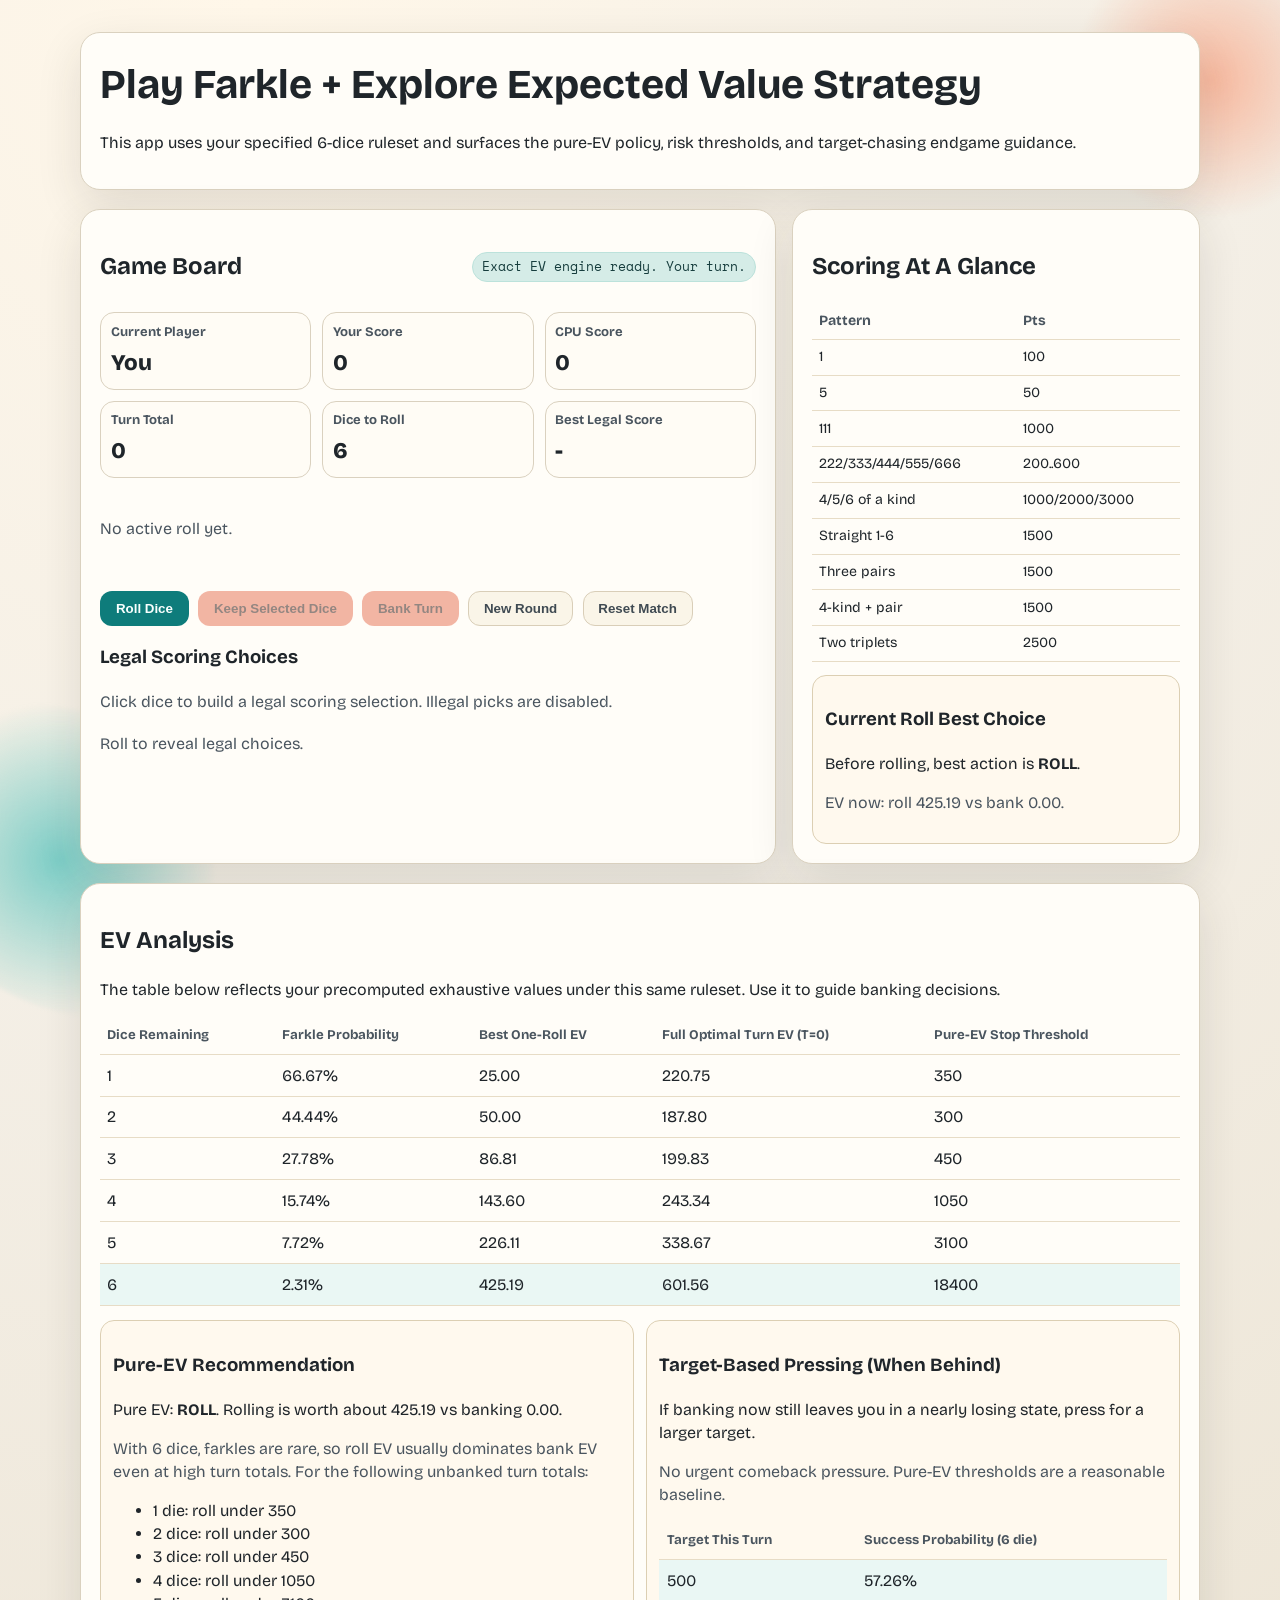
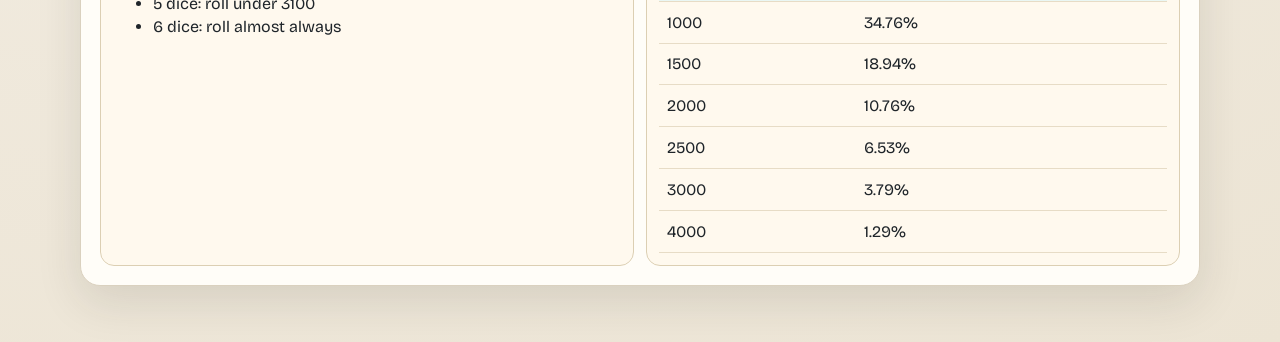
==== index.html @ b5e0cf12 "Add initial HTML structure and CSS styles for Farkle Lab game interface - Created index.html with ga" ====
<!doctype html>
<html lang="en">
  <head>
    <meta charset="UTF-8" />
    <meta name="viewport" content="width=device-width, initial-scale=1.0" />
    <title>Farkle Lab</title>
    <link rel="preconnect" href="https://fonts.googleapis.com" />
    <link rel="preconnect" href="https://fonts.gstatic.com" crossorigin />
    <link
      href="https://fonts.googleapis.com/css2?family=Bricolage+Grotesque:wght@400;500;700;800&family=Space+Mono:wght@400;700&display=swap"
      rel="stylesheet"
    />
    <link rel="stylesheet" href="styles.css" />
  </head>
  <body>
    <div class="bg-shape bg-shape-a"></div>
    <div class="bg-shape bg-shape-b"></div>
    <main class="layout">
      <header class="hero card">
        <h1>Play Farkle + Explore Expected Value Strategy</h1>
        <p>
          This app uses your specified 6-dice ruleset and surfaces the pure-EV policy,
          risk thresholds, and target-chasing endgame guidance.
        </p>
      </header>

      <section class="game-shell">
        <section class="card game-panel" aria-labelledby="game-title">
          <div class="panel-title-row">
            <h2 id="game-title">Game Board</h2>
            <span id="status-pill" class="status-pill">Your turn. Roll to begin.</span>
          </div>

          <div class="score-grid score-grid-two-player">
            <article>
              <h3>Current Player</h3>
              <p id="current-player" class="score-value">You</p>
            </article>
            <article>
              <h3>Your Score</h3>
              <p id="human-score" class="score-value">0</p>
            </article>
            <article>
              <h3>CPU Score</h3>
              <p id="cpu-score" class="score-value">0</p>
            </article>
            <article>
              <h3>Turn Total</h3>
              <p id="turn-score" class="score-value">0</p>
            </article>
            <article>
              <h3>Dice to Roll</h3>
              <p id="dice-remaining" class="score-value">6</p>
            </article>
            <article>
              <h3>Best Legal Score</h3>
              <p id="roll-potential" class="score-value">-</p>
            </article>
          </div>

          <div id="dice-tray" class="dice-tray" aria-live="polite"></div>

          <div class="button-row">
            <button id="roll-btn" class="btn btn-primary">Roll Dice</button>
            <button id="keep-btn" class="btn btn-secondary">Keep Selected Dice</button>
            <button id="bank-btn" class="btn btn-secondary">Bank Turn</button>
            <button id="new-turn-btn" class="btn btn-ghost">New Round</button>
            <button id="reset-btn" class="btn btn-ghost">Reset Match</button>
          </div>

          <div class="action-block">
            <h3>Legal Scoring Choices</h3>
            <p class="hint">
              Click dice to build a legal scoring selection. Illegal picks are disabled.
            </p>
            <div id="actions-list" class="actions-list"></div>
          </div>
        </section>

        <section class="card scoring-condensed" aria-labelledby="scoring-title">
          <h2 id="scoring-title">Scoring At A Glance</h2>
          <div class="table-wrap">
            <table>
              <thead>
                <tr>
                  <th>Pattern</th>
                  <th>Pts</th>
                </tr>
              </thead>
              <tbody>
                <tr><td>1</td><td>100</td></tr>
                <tr><td>5</td><td>50</td></tr>
                <tr><td>111</td><td>1000</td></tr>
                <tr><td>222/333/444/555/666</td><td>200..600</td></tr>
                <tr><td>4/5/6 of a kind</td><td>1000/2000/3000</td></tr>
                <tr><td>Straight 1-6</td><td>1500</td></tr>
                <tr><td>Three pairs</td><td>1500</td></tr>
                <tr><td>4-kind + pair</td><td>1500</td></tr>
                <tr><td>Two triplets</td><td>2500</td></tr>
              </tbody>
            </table>
          </div>

          <article class="mini-card scoring-best-choice">
            <h3>Current Roll Best Choice</h3>
            <p id="optimal-action">Roll and choose dice to evaluate options.</p>
            <p id="optimal-action-ev" class="hint">Expected turn value: -</p>
          </article>
        </section>
      </section>

      <section class="card analysis" aria-labelledby="analysis-title">
        <h2 id="analysis-title">EV Analysis</h2>
        <p>
          The table below reflects your precomputed exhaustive values under this same ruleset.
          Use it to guide banking decisions.
        </p>

        <div class="table-wrap">
          <table>
            <thead>
              <tr>
                <th>Dice Remaining</th>
                <th>Farkle Probability</th>
                <th>Best One-Roll EV</th>
                <th>Full Optimal Turn EV (T=0)</th>
                <th>Pure-EV Stop Threshold</th>
              </tr>
            </thead>
            <tbody>
              <tr data-ev-row="1"><td>1</td><td>66.67%</td><td>25.00</td><td>220.75</td><td>350</td></tr>
              <tr data-ev-row="2"><td>2</td><td>44.44%</td><td>50.00</td><td>187.80</td><td>300</td></tr>
              <tr data-ev-row="3"><td>3</td><td>27.78%</td><td>86.81</td><td>199.83</td><td>450</td></tr>
              <tr data-ev-row="4"><td>4</td><td>15.74%</td><td>143.60</td><td>243.34</td><td>1050</td></tr>
              <tr data-ev-row="5"><td>5</td><td>7.72%</td><td>226.11</td><td>338.67</td><td>3100</td></tr>
              <tr data-ev-row="6"><td>6</td><td>2.31%</td><td>425.19</td><td>601.56</td><td>18400</td></tr>
            </tbody>
          </table>
        </div>

        <div class="analysis-grid">
          <article class="mini-card">
            <h3>Pure-EV Recommendation</h3>
            <p id="ev-recommendation">Roll if turn total is below threshold.</p>
            <p id="ev-explainer" class="hint">
              Thresholds come from expected points only, not race-to-10000 timing.
            </p>
            <ul>
              <li>1 die: roll under 350</li>
              <li>2 dice: roll under 300</li>
              <li>3 dice: roll under 450</li>
              <li>4 dice: roll under 1050</li>
              <li>5 dice: roll under 3100</li>
              <li>6 dice: roll almost always</li>
            </ul>
          </article>

          <article class="mini-card">
            <h3>Target-Based Pressing (When Behind)</h3>
            <p>
              If banking now still leaves you in a nearly losing state, press for a larger target.
            </p>
            <p id="pressing-recommendation" class="hint">No target pressure right now.</p>
            <div class="table-wrap">
              <table>
                <thead>
                  <tr>
                    <th>Target This Turn</th>
                    <th>Success Probability (6 die)</th>
                  </tr>
                </thead>
                <tbody>
                  <tr data-target-row="500"><td>500</td><td>57.26%</td></tr>
                  <tr data-target-row="1000"><td>1000</td><td>34.76%</td></tr>
                  <tr data-target-row="1500"><td>1500</td><td>18.94%</td></tr>
                  <tr data-target-row="2000"><td>2000</td><td>10.76%</td></tr>
                  <tr data-target-row="2500"><td>2500</td><td>6.53%</td></tr>
                  <tr data-target-row="3000"><td>3000</td><td>3.79%</td></tr>
                  <tr data-target-row="4000"><td>4000</td><td>1.29%</td></tr>
                </tbody>
              </table>
            </div>
          </article>

        </div>
      </section>
    </main>

    <script src="app.js"></script>
  </body>
</html>
---- styles.css ----
:root {
  --bg: #f4efe6;
  --ink: #1f252a;
  --ink-muted: #4a555f;
  --card: #fffdf8;
  --primary: #0e7c7b;
  --primary-dark: #0b5f5e;
  --accent: #e76f51;
  --accent-soft: #f9c9bc;
  --outline: #dad1bf;
  --shadow: 0 16px 45px rgba(40, 38, 30, 0.12);
}

* {
  box-sizing: border-box;
}

body {
  margin: 0;
  min-height: 100vh;
  background: radial-gradient(circle at 20% 0%, #fff7e9 0%, var(--bg) 45%, #ece4d4 100%);
  color: var(--ink);
  font-family: "Bricolage Grotesque", sans-serif;
  line-height: 1.45;
  overflow-x: hidden;
}

.bg-shape {
  position: fixed;
  z-index: -1;
  filter: blur(2px);
}

.bg-shape-a {
  width: 280px;
  height: 280px;
  border-radius: 999px;
  background: radial-gradient(circle, #f7b89e 0%, rgba(247, 184, 158, 0) 70%);
  top: -60px;
  right: -70px;
}

.bg-shape-b {
  width: 320px;
  height: 320px;
  border-radius: 20% 80% 30% 70% / 40% 30% 70% 60%;
  background: radial-gradient(circle, #7ccdc6 0%, rgba(124, 205, 198, 0) 70%);
  bottom: -120px;
  left: -100px;
}

.layout {
  width: min(1120px, 94vw);
  margin: 2rem auto 3.5rem;
  display: grid;
  gap: 1.2rem;
}

.game-shell {
  display: grid;
  grid-template-columns: 1.45fr 0.85fr;
  gap: 1rem;
}

.card {
  background: var(--card);
  border: 1px solid var(--outline);
  border-radius: 20px;
  box-shadow: var(--shadow);
  padding: 1.2rem;
  animation: rise 420ms ease both;
}

.hero h1 {
  margin: 0.2rem 0 0.6rem;
  font-size: clamp(1.9rem, 3.2vw, 2.8rem);
}

.eyebrow {
  display: inline-block;
  background: #d7efe9;
  color: #134847;
  border-radius: 999px;
  padding: 0.25rem 0.6rem;
  font-size: 0.86rem;
  font-weight: 700;
  letter-spacing: 0.03em;
}

.panel-title-row {
  display: flex;
  align-items: center;
  justify-content: space-between;
  gap: 0.6rem;
}

.status-pill {
  font-family: "Space Mono", monospace;
  font-size: 0.82rem;
  color: #163d3d;
  background: #d5ece7;
  border: 1px solid #bce2db;
  border-radius: 999px;
  padding: 0.28rem 0.56rem;
}

.score-grid {
  margin-top: 0.5rem;
  display: grid;
  grid-template-columns: repeat(4, minmax(0, 1fr));
  gap: 0.7rem;
}

.score-grid-two-player {
  grid-template-columns: repeat(3, minmax(0, 1fr));
}

.score-grid article {
  border: 1px solid var(--outline);
  border-radius: 14px;
  padding: 0.6rem;
  background: #fffcf5;
}

.score-grid h3 {
  margin: 0;
  font-size: 0.82rem;
  color: var(--ink-muted);
}

.score-value {
  margin: 0.3rem 0 0;
  font-size: 1.4rem;
  font-weight: 800;
}

.dice-tray {
  margin-top: 1rem;
  min-height: 82px;
  display: flex;
  flex-wrap: wrap;
  gap: 0.65rem;
  align-items: center;
}

.die {
  width: 58px;
  height: 58px;
  border-radius: 13px;
  border: 1px solid #d8d0bd;
  background: linear-gradient(135deg, #fffef8 0%, #f9f1dd 100%);
  display: grid;
  place-items: center;
  font-family: "Space Mono", monospace;
  font-size: 1.25rem;
  font-weight: 700;
  transition: transform 180ms ease, border-color 180ms ease, background-color 180ms ease;
  cursor: pointer;
}

.die:hover {
  transform: translateY(-2px) rotate(-1deg);
}

.die-selected {
  border-color: #0c6f6e;
  background: linear-gradient(135deg, #dcfaf5 0%, #c7efe9 100%);
}

.die-blocked {
  opacity: 0.4;
  cursor: not-allowed;
}

.die-cpu-turn {
  border-color: #d7c7a6;
}

.button-row {
  margin-top: 0.95rem;
  display: flex;
  flex-wrap: wrap;
  gap: 0.6rem;
}

.btn {
  border: 1px solid transparent;
  border-radius: 12px;
  padding: 0.54rem 0.92rem;
  font-weight: 700;
  cursor: pointer;
  transition: transform 160ms ease, background-color 160ms ease, border-color 160ms ease;
}

.btn:disabled {
  opacity: 0.5;
  cursor: not-allowed;
  transform: none;
}

.btn:hover:not(:disabled) {
  transform: translateY(-1px);
}

.btn-primary {
  background: var(--primary);
  color: #f8fffe;
}

.btn-primary:hover:not(:disabled) {
  background: var(--primary-dark);
}

.btn-secondary {
  background: var(--accent);
  color: #2a120d;
}

.btn-ghost {
  background: #faf5e8;
  border-color: #d9ceb8;
  color: #3f4a52;
}

.action-block {
  margin-top: 1rem;
}

.hint {
  margin-top: 0.15rem;
  color: var(--ink-muted);
}

.actions-list {
  margin-top: 0.6rem;
  display: grid;
  gap: 0.5rem;
}

.action-item {
  text-align: left;
  padding: 0.56rem 0.68rem;
  border-radius: 12px;
  border: 1px solid #dccfb3;
  background: #fff8e9;
  color: #2f383f;
  font-weight: 600;
  margin: 0;
}

.action-item-active {
  border-color: #0c6f6e;
  background: #e4f6f3;
}

.table-wrap {
  overflow-x: auto;
}

table {
  width: 100%;
  border-collapse: collapse;
  min-width: 420px;
}

th,
td {
  border-bottom: 1px solid #e7dcc6;
  text-align: left;
  padding: 0.55rem 0.45rem;
}

th {
  font-size: 0.83rem;
  color: var(--ink-muted);
}

.analysis-grid {
  margin-top: 0.9rem;
  display: grid;
  grid-template-columns: repeat(2, minmax(0, 1fr));
  gap: 0.8rem;
}

.mini-card {
  border: 1px solid #dccfb3;
  border-radius: 14px;
  background: #fff9ee;
  padding: 0.75rem;
}

.scoring-condensed table {
  min-width: 280px;
}

.scoring-condensed td,
.scoring-condensed th {
  padding: 0.45rem 0.4rem;
  font-size: 0.88rem;
}

.scoring-best-choice {
  margin-top: 0.8rem;
}

.row-active {
  background: #eaf7f4;
}

@keyframes rise {
  from {
    opacity: 0;
    transform: translateY(8px);
  }
  to {
    opacity: 1;
    transform: translateY(0);
  }
}

@media (max-width: 900px) {
  .game-shell {
    grid-template-columns: 1fr;
  }

  .score-grid {
    grid-template-columns: repeat(2, minmax(0, 1fr));
  }

  .analysis-grid {
    grid-template-columns: repeat(2, minmax(0, 1fr));
  }
}

@media (max-width: 580px) {
  .layout {
    width: min(97vw, 1120px);
    margin-top: 1rem;
  }

  .card {
    border-radius: 15px;
    padding: 0.95rem;
  }

  .button-row {
    display: grid;
    grid-template-columns: repeat(2, minmax(0, 1fr));
  }

  .die {
    width: 50px;
    height: 50px;
    border-radius: 10px;
  }

  .analysis-grid {
    grid-template-columns: 1fr;
  }
}
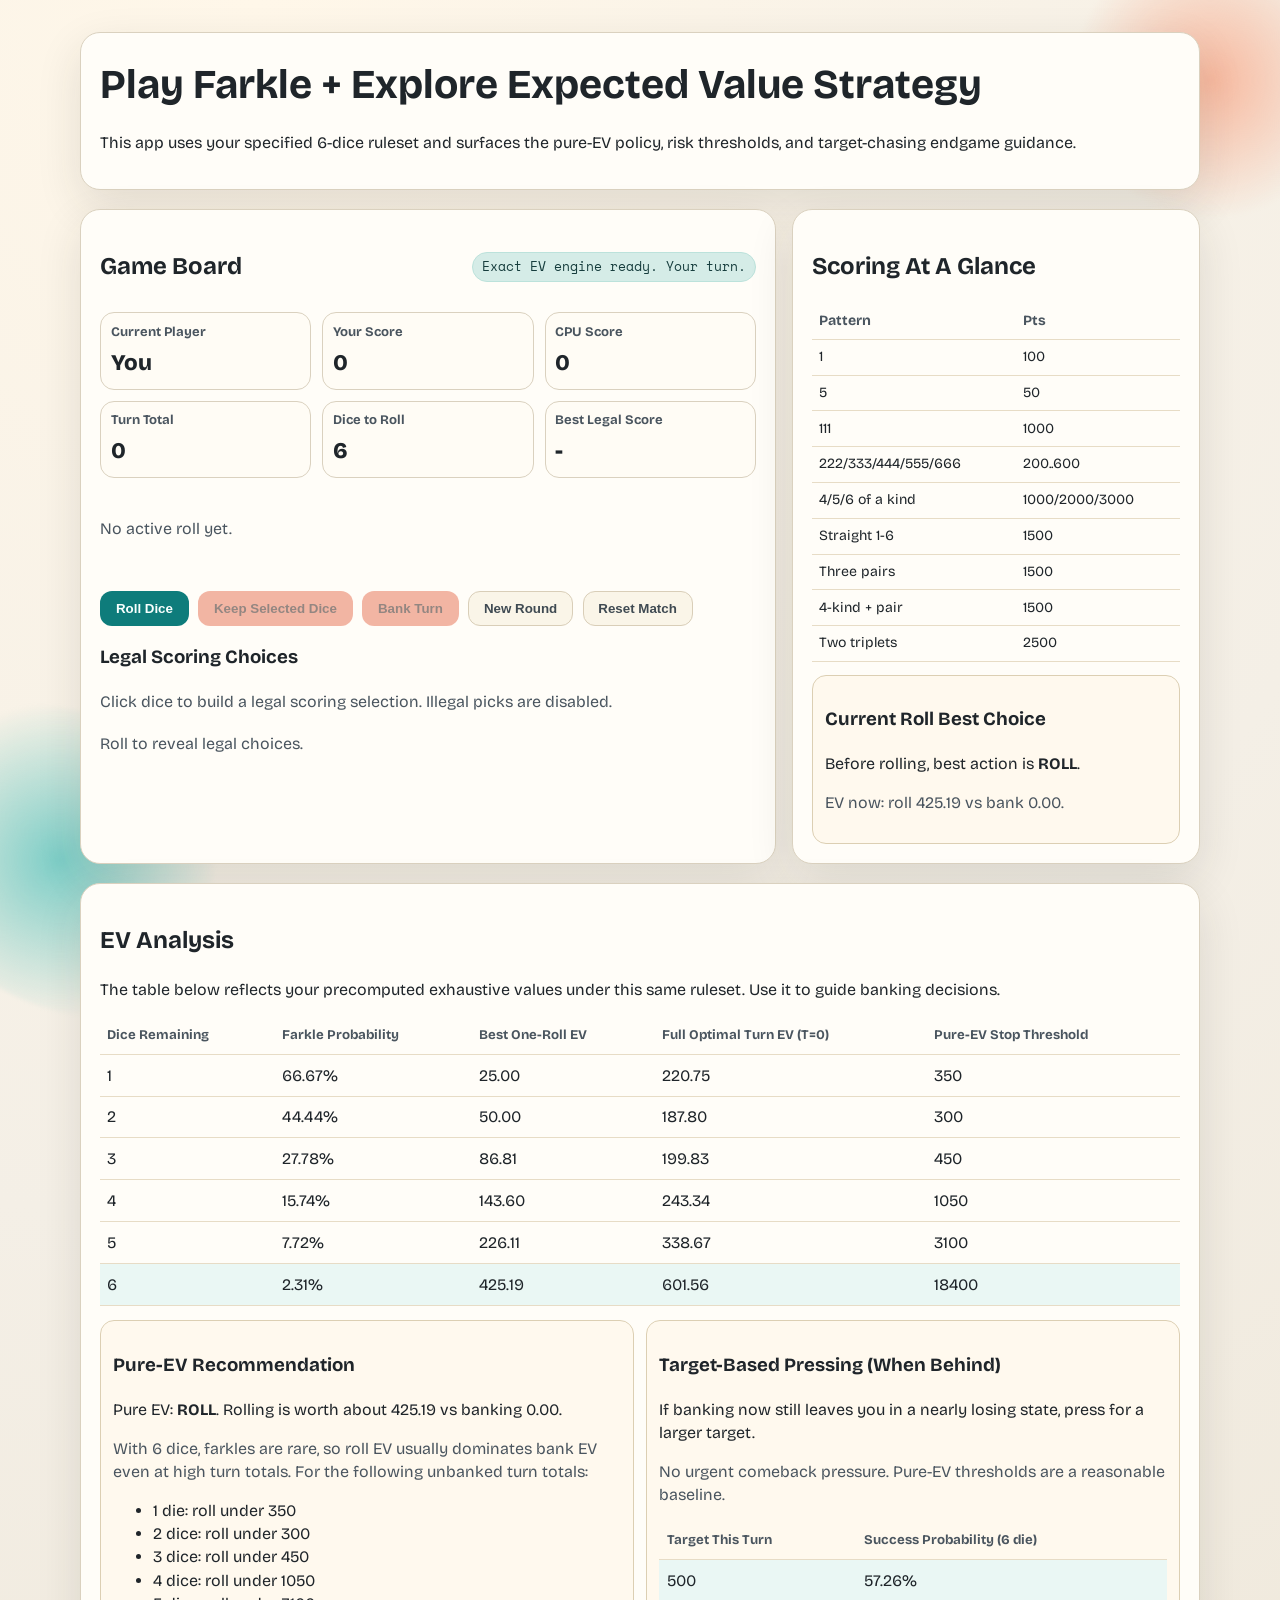
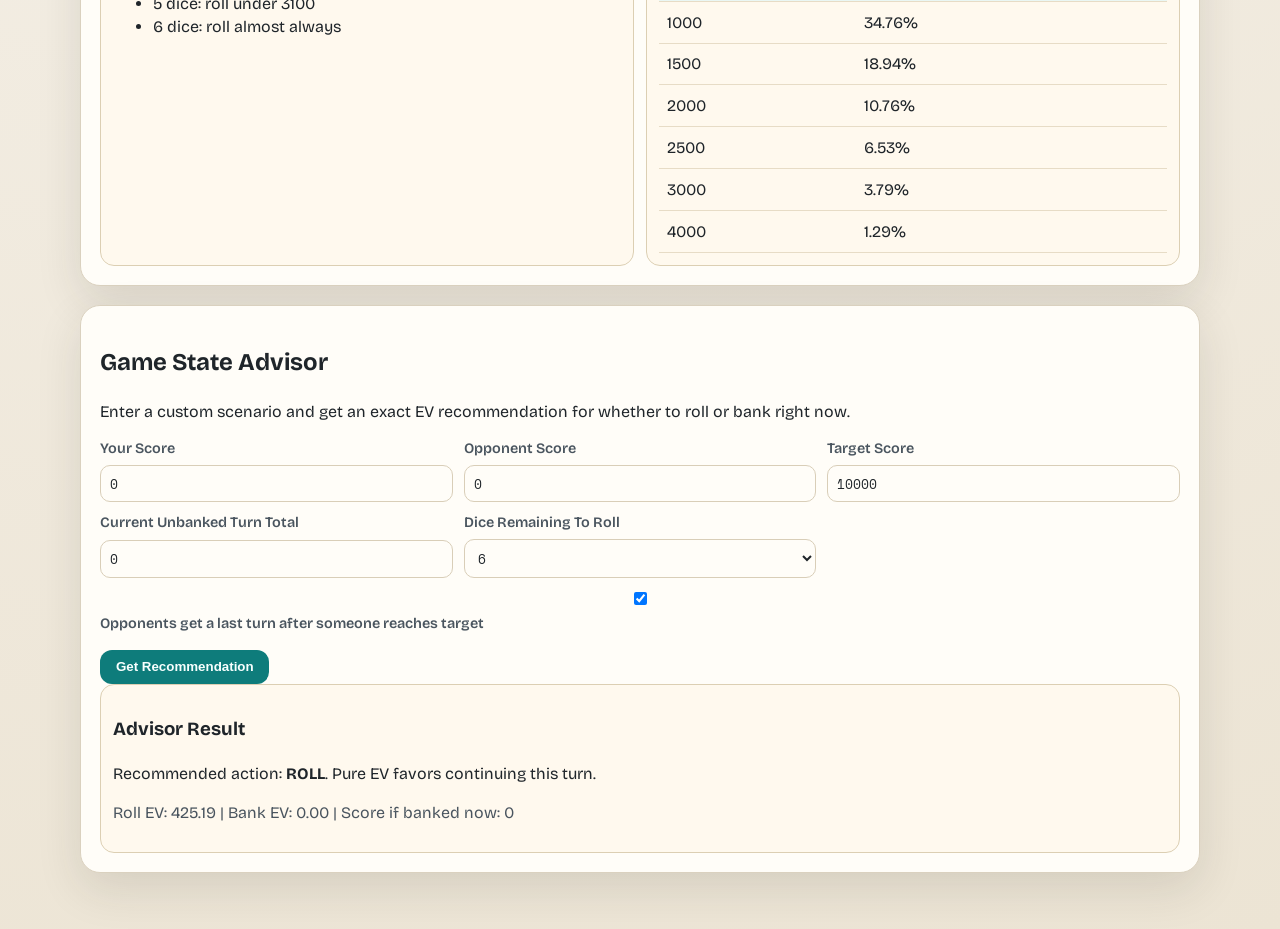
==== commit e481b996: "Initial app" ====
--- a/index.html
+++ b/index.html
@@ -4,6 +4,13 @@
     <meta charset="UTF-8" />
     <meta name="viewport" content="width=device-width, initial-scale=1.0" />
     <title>Farkle Lab</title>
+    <meta
+      name="description"
+      content="Play Farkle, review exact EV strategy, and analyze custom game states."
+    />
+    <link rel="icon" href="icon.svg" type="image/svg+xml" />
+    <link rel="apple-touch-icon" href="icon.svg" />
+    <link rel="manifest" href="site.webmanifest" />
     <link rel="preconnect" href="https://fonts.googleapis.com" />
     <link rel="preconnect" href="https://fonts.gstatic.com" crossorigin />
     <link
@@ -184,6 +191,58 @@
 
         </div>
       </section>
+
+      <section class="card advisor" aria-labelledby="advisor-title">
+        <h2 id="advisor-title">Game State Advisor</h2>
+        <p>
+          Enter a custom scenario and get an exact EV recommendation for whether to roll or
+          bank right now.
+        </p>
+
+        <div class="advisor-grid">
+          <label>
+            Your Score
+            <input id="advisor-your-score" type="number" min="0" step="100" value="0" />
+          </label>
+          <label>
+            Opponent Score
+            <input id="advisor-opponent-score" type="number" min="0" step="100" value="0" />
+          </label>
+          <label>
+            Target Score
+            <input id="advisor-target-score" type="number" min="1000" step="500" value="10000" />
+          </label>
+          <label>
+            Current Unbanked Turn Total
+            <input id="advisor-turn-total" type="number" min="0" step="50" value="0" />
+          </label>
+          <label>
+            Dice Remaining To Roll
+            <select id="advisor-dice-remaining">
+              <option value="1">1</option>
+              <option value="2">2</option>
+              <option value="3">3</option>
+              <option value="4">4</option>
+              <option value="5">5</option>
+              <option value="6" selected>6</option>
+            </select>
+          </label>
+          <label class="advisor-checkbox">
+            <input id="advisor-opponents-last-turn" type="checkbox" checked />
+            Opponents get a last turn after someone reaches target
+          </label>
+        </div>
+
+        <div class="button-row">
+          <button id="advisor-run-btn" class="btn btn-primary">Get Recommendation</button>
+        </div>
+
+        <article class="mini-card">
+          <h3>Advisor Result</h3>
+          <p id="advisor-recommendation">Enter a scenario and run the advisor.</p>
+          <p id="advisor-details" class="hint">Roll EV: -, Bank EV: -</p>
+        </article>
+      </section>
     </main>
 
     <script src="app.js"></script>
--- a/styles.css
+++ b/styles.css
@@ -303,6 +303,43 @@
   margin-top: 0.8rem;
 }
 
+.advisor-grid {
+  display: grid;
+  grid-template-columns: repeat(3, minmax(0, 1fr));
+  gap: 0.7rem;
+  margin-top: 0.8rem;
+}
+
+.advisor-grid label {
+  display: grid;
+  gap: 0.35rem;
+  font-size: 0.9rem;
+  font-weight: 600;
+  color: var(--ink-muted);
+}
+
+.advisor-grid input,
+.advisor-grid select {
+  width: 100%;
+  border: 1px solid #d9ceb8;
+  border-radius: 10px;
+  padding: 0.45rem 0.55rem;
+  background: #fffdf8;
+  color: var(--ink);
+  font-family: "Space Mono", monospace;
+}
+
+.advisor-checkbox {
+  grid-column: 1 / -1;
+  display: flex;
+  align-items: center;
+  gap: 0.55rem;
+}
+
+.advisor-checkbox input {
+  width: auto;
+}
+
 .row-active {
   background: #eaf7f4;
 }
@@ -330,6 +367,10 @@
   .analysis-grid {
     grid-template-columns: repeat(2, minmax(0, 1fr));
   }
+
+  .advisor-grid {
+    grid-template-columns: repeat(2, minmax(0, 1fr));
+  }
 }
 
 @media (max-width: 580px) {
@@ -357,4 +398,8 @@
   .analysis-grid {
     grid-template-columns: 1fr;
   }
-}
+
+  .advisor-grid {
+    grid-template-columns: 1fr;
+  }
+}
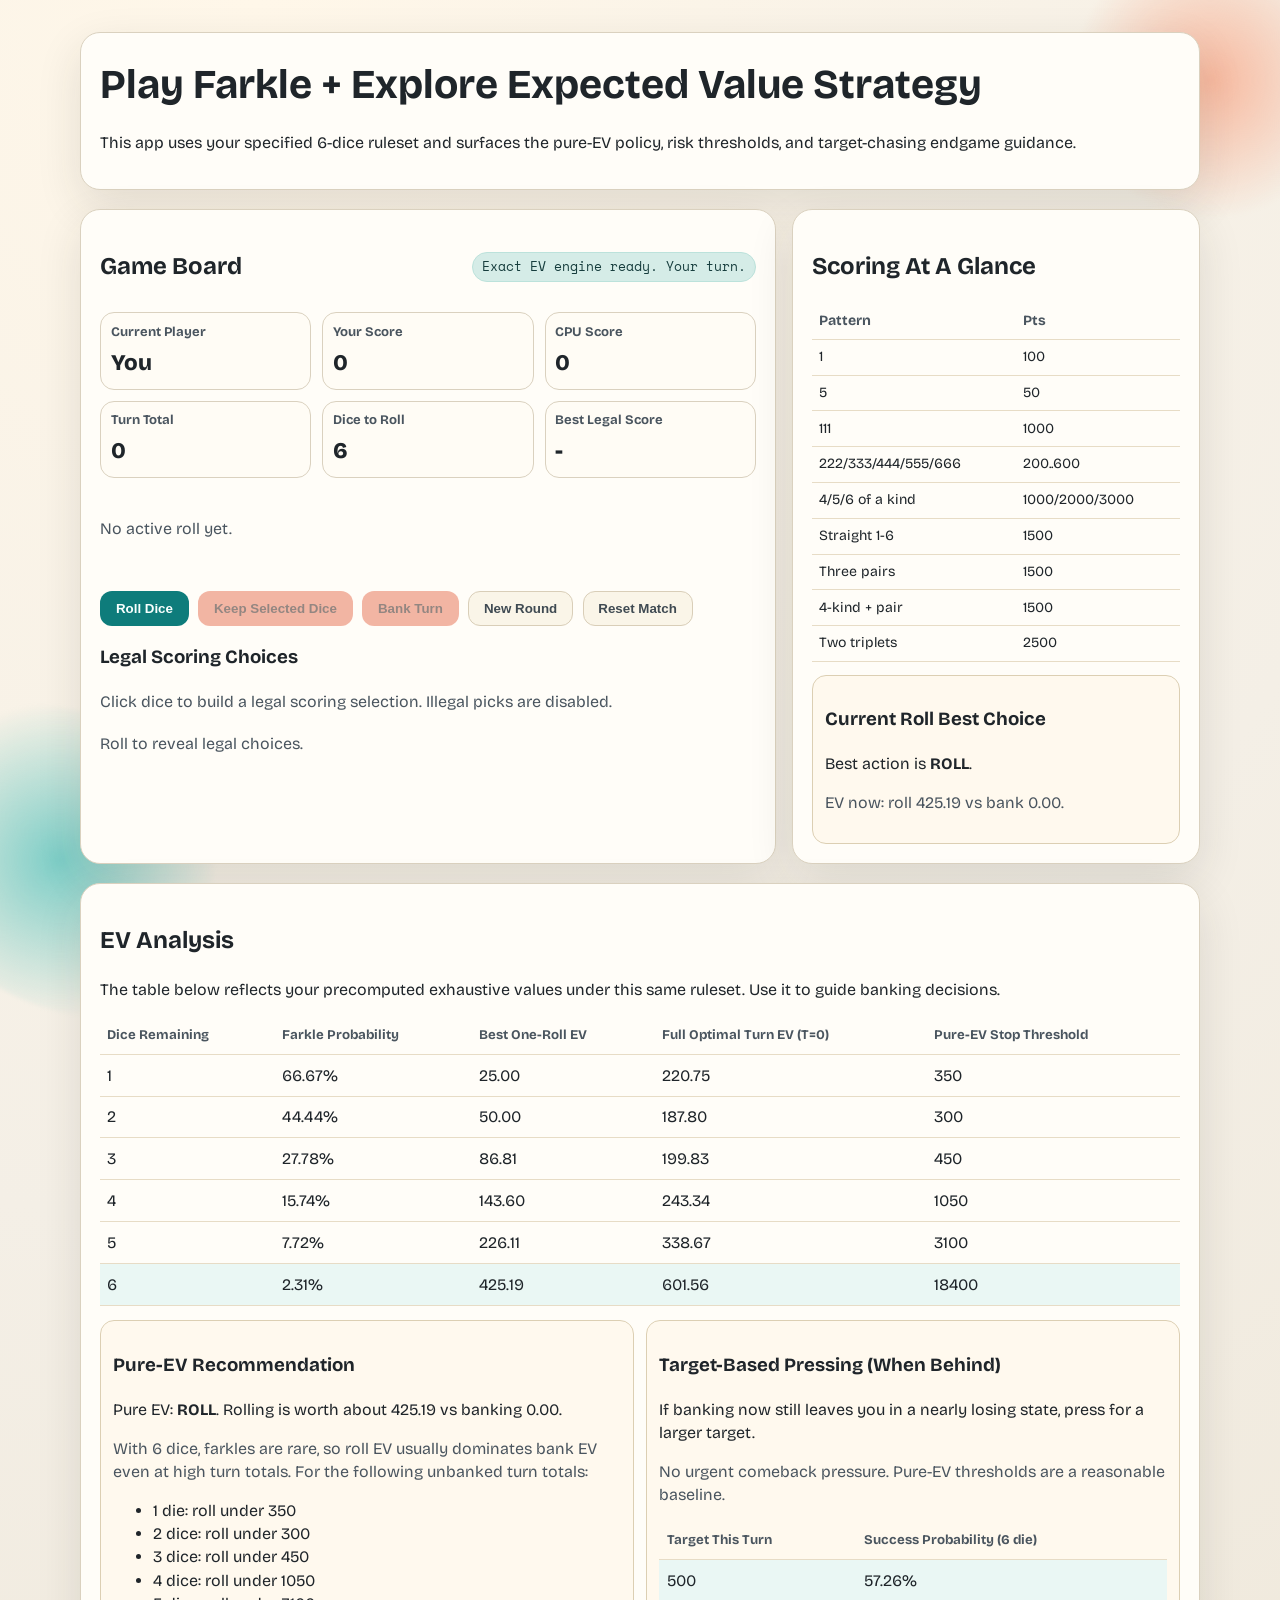
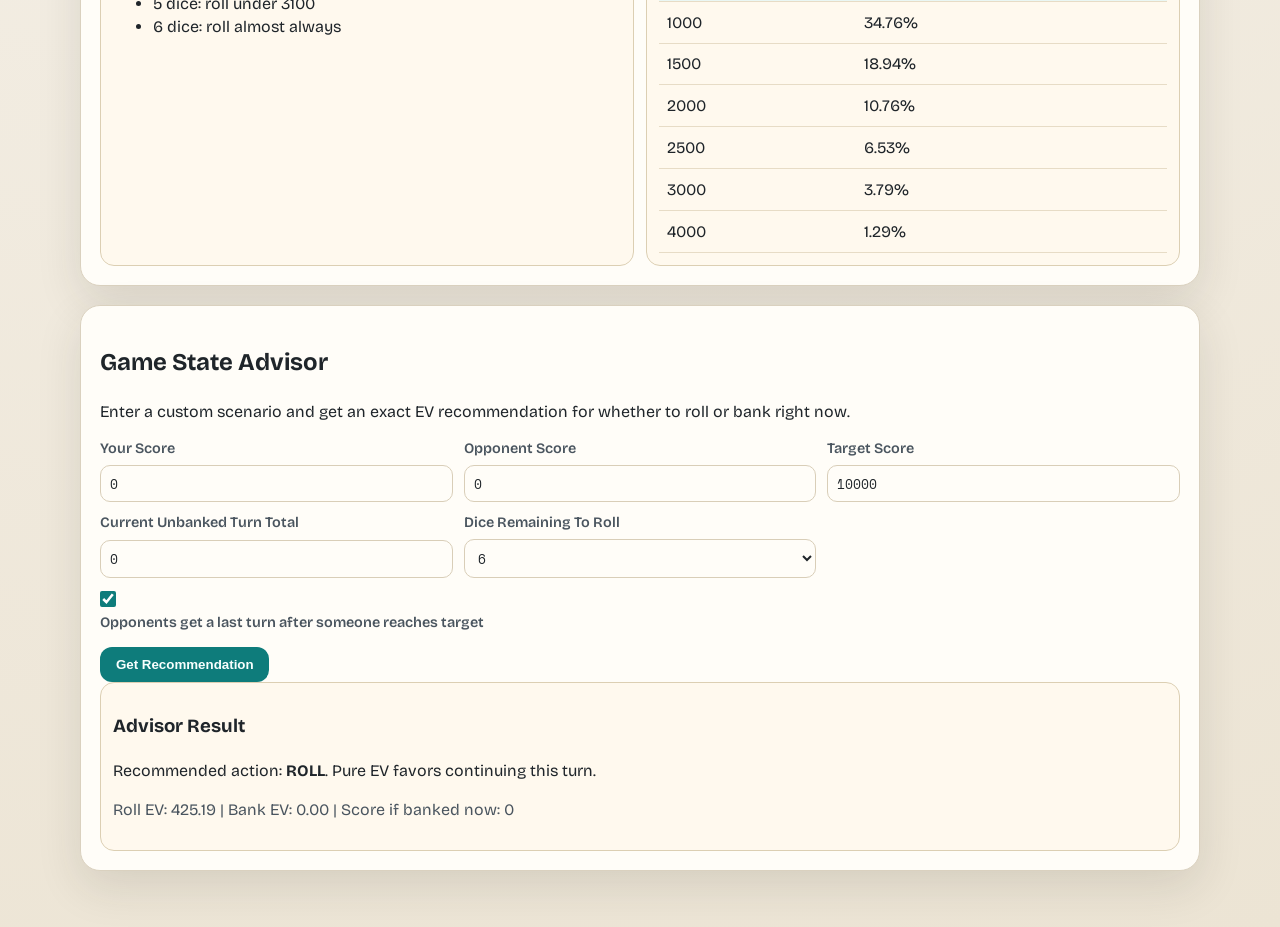
==== commit a82bb4f3: "Update deployment workflow and enhance game logic - Upgrade GitHub Actions to latest versions for im" ====
--- a/index.html
+++ b/index.html
@@ -229,7 +229,7 @@
           </label>
           <label class="advisor-checkbox">
             <input id="advisor-opponents-last-turn" type="checkbox" checked />
-            Opponents get a last turn after someone reaches target
+            <span>Opponents get a last turn after someone reaches target</span>
           </label>
         </div>
 
--- a/styles.css
+++ b/styles.css
@@ -318,7 +318,7 @@
   color: var(--ink-muted);
 }
 
-.advisor-grid input,
+.advisor-grid input:not([type="checkbox"]),
 .advisor-grid select {
   width: 100%;
   border: 1px solid #d9ceb8;
@@ -332,12 +332,17 @@
 .advisor-checkbox {
   grid-column: 1 / -1;
   display: flex;
-  align-items: center;
+  align-items: flex-start;
   gap: 0.55rem;
+  line-height: 1.35;
 }
 
 .advisor-checkbox input {
-  width: auto;
+  width: 1rem;
+  height: 1rem;
+  margin: 0.14rem 0 0;
+  flex-shrink: 0;
+  accent-color: var(--primary);
 }
 
 .row-active {
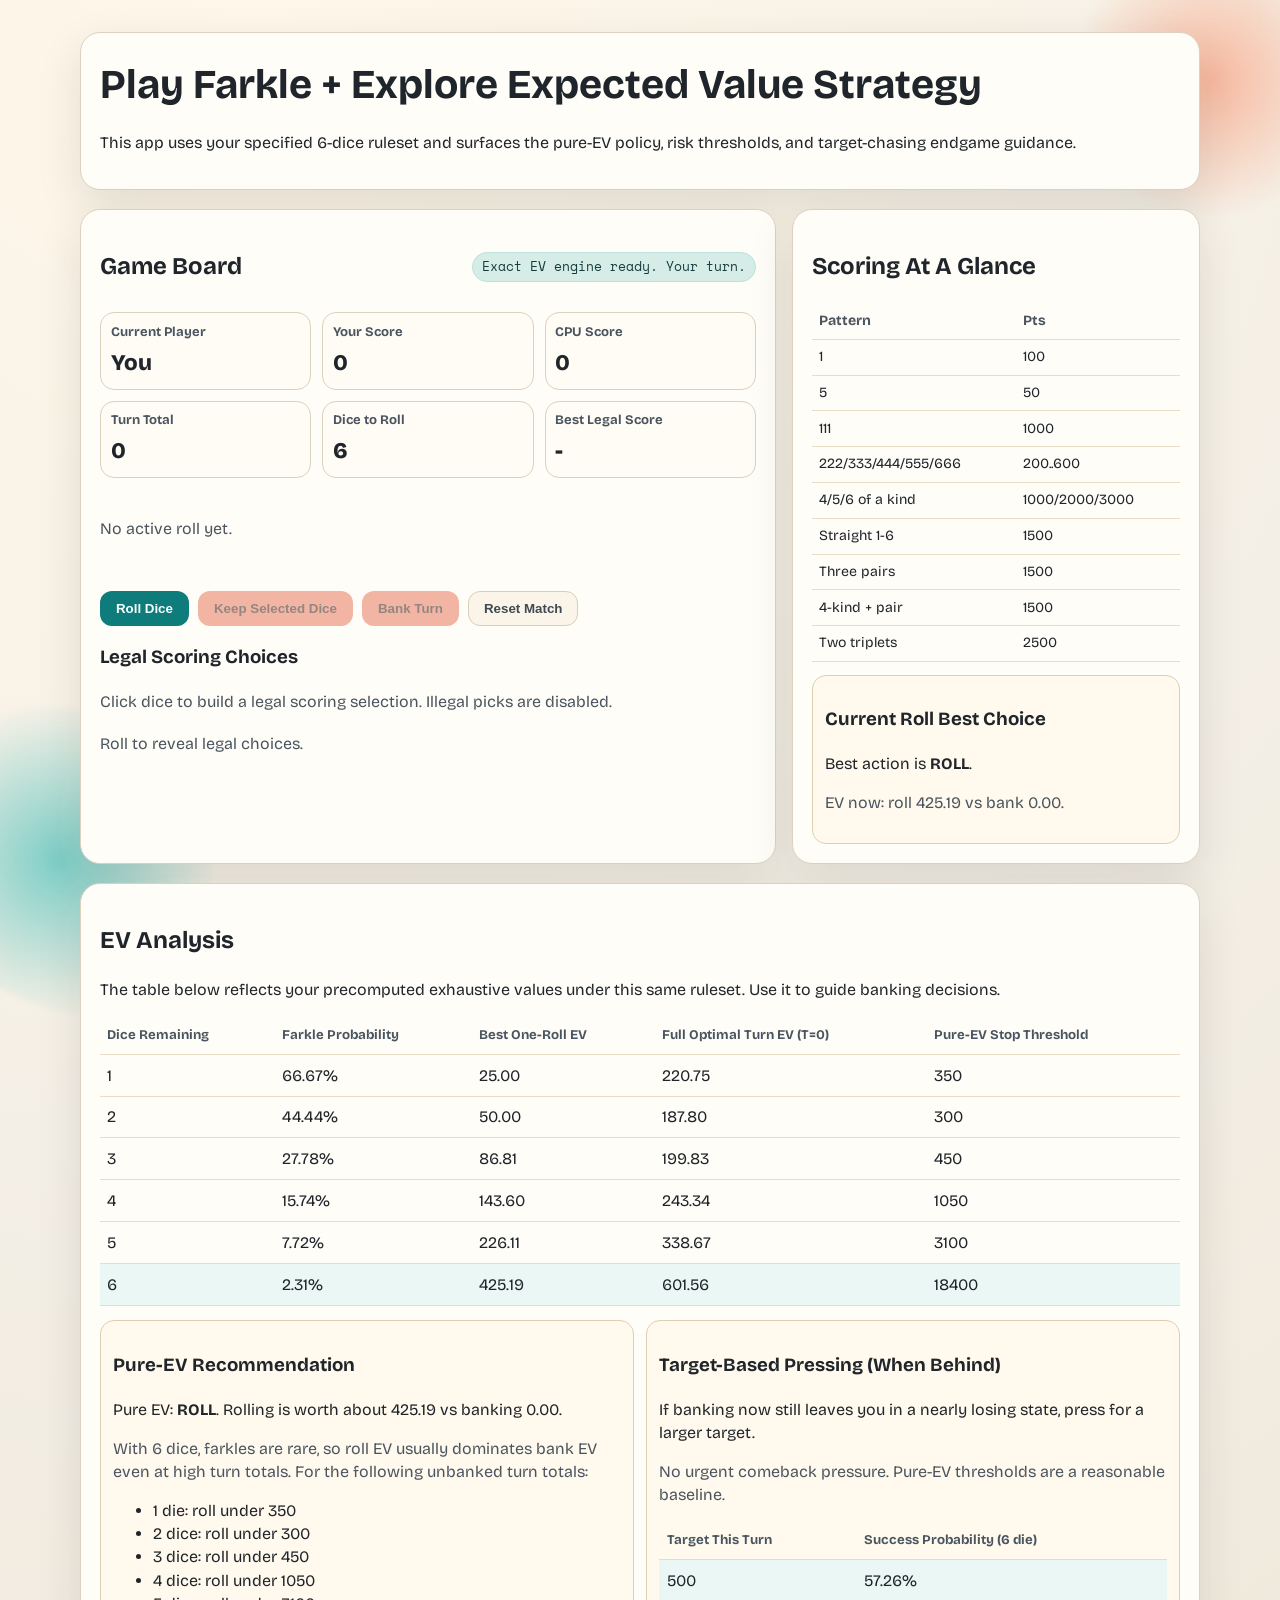
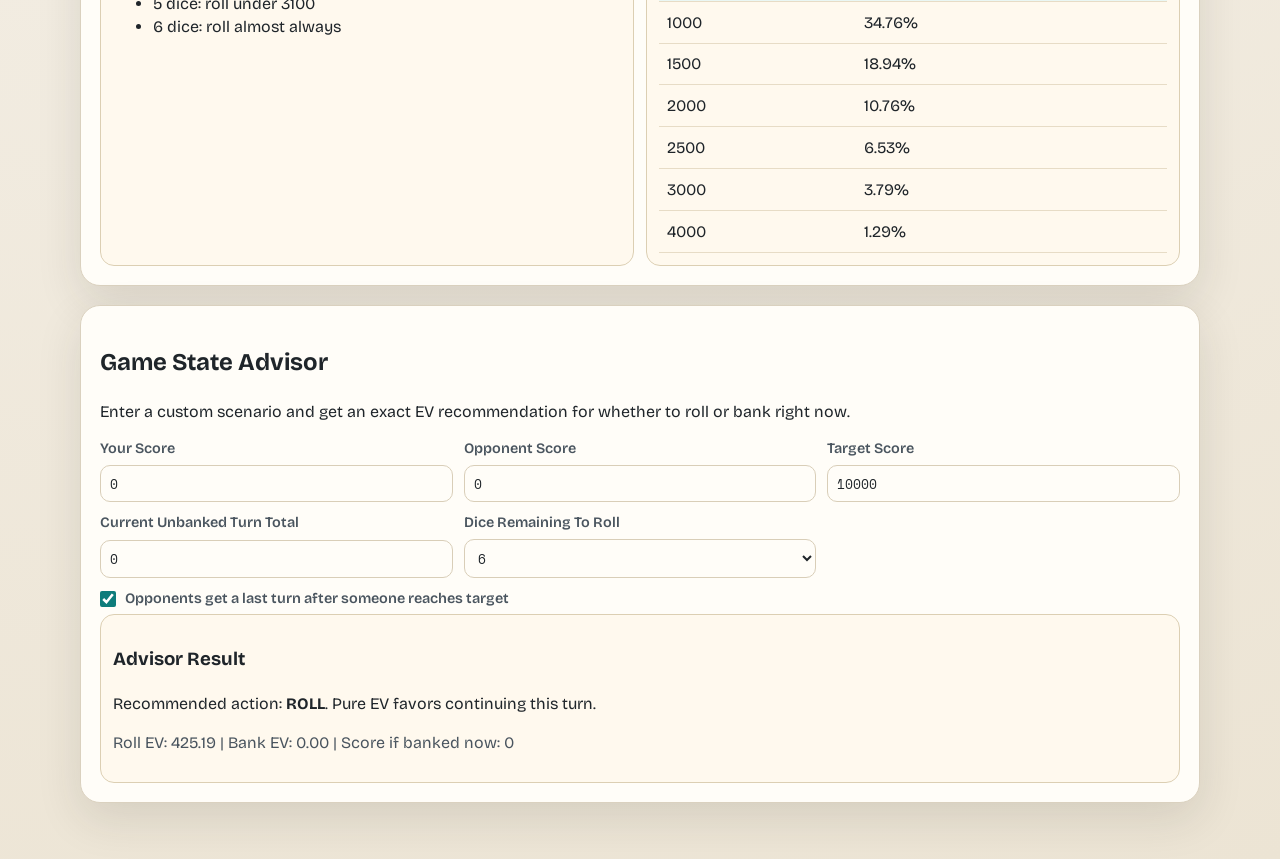
==== commit 7e8aeeb5: "Remove unused buttons and refactor advisor checkbox styles for improved layout" ====
--- a/index.html
+++ b/index.html
@@ -71,7 +71,6 @@
             <button id="roll-btn" class="btn btn-primary">Roll Dice</button>
             <button id="keep-btn" class="btn btn-secondary">Keep Selected Dice</button>
             <button id="bank-btn" class="btn btn-secondary">Bank Turn</button>
-            <button id="new-turn-btn" class="btn btn-ghost">New Round</button>
             <button id="reset-btn" class="btn btn-ghost">Reset Match</button>
           </div>
 
@@ -233,13 +232,9 @@
           </label>
         </div>
 
-        <div class="button-row">
-          <button id="advisor-run-btn" class="btn btn-primary">Get Recommendation</button>
-        </div>
-
         <article class="mini-card">
           <h3>Advisor Result</h3>
-          <p id="advisor-recommendation">Enter a scenario and run the advisor.</p>
+          <p id="advisor-recommendation">Enter a scenario to see the recommendation.</p>
           <p id="advisor-details" class="hint">Roll EV: -, Bank EV: -</p>
         </article>
       </section>
--- a/styles.css
+++ b/styles.css
@@ -329,15 +329,22 @@
   font-family: "Space Mono", monospace;
 }
 
-.advisor-checkbox {
+.advisor-grid label.advisor-checkbox {
   grid-column: 1 / -1;
   display: flex;
+  flex-wrap: nowrap;
   align-items: flex-start;
   gap: 0.55rem;
   line-height: 1.35;
-}
-
-.advisor-checkbox input {
+  padding-bottom: 0.35rem;
+}
+
+.advisor-grid label.advisor-checkbox span {
+  flex: 1;
+  min-width: 0;
+}
+
+.advisor-grid label.advisor-checkbox input {
   width: 1rem;
   height: 1rem;
   margin: 0.14rem 0 0;
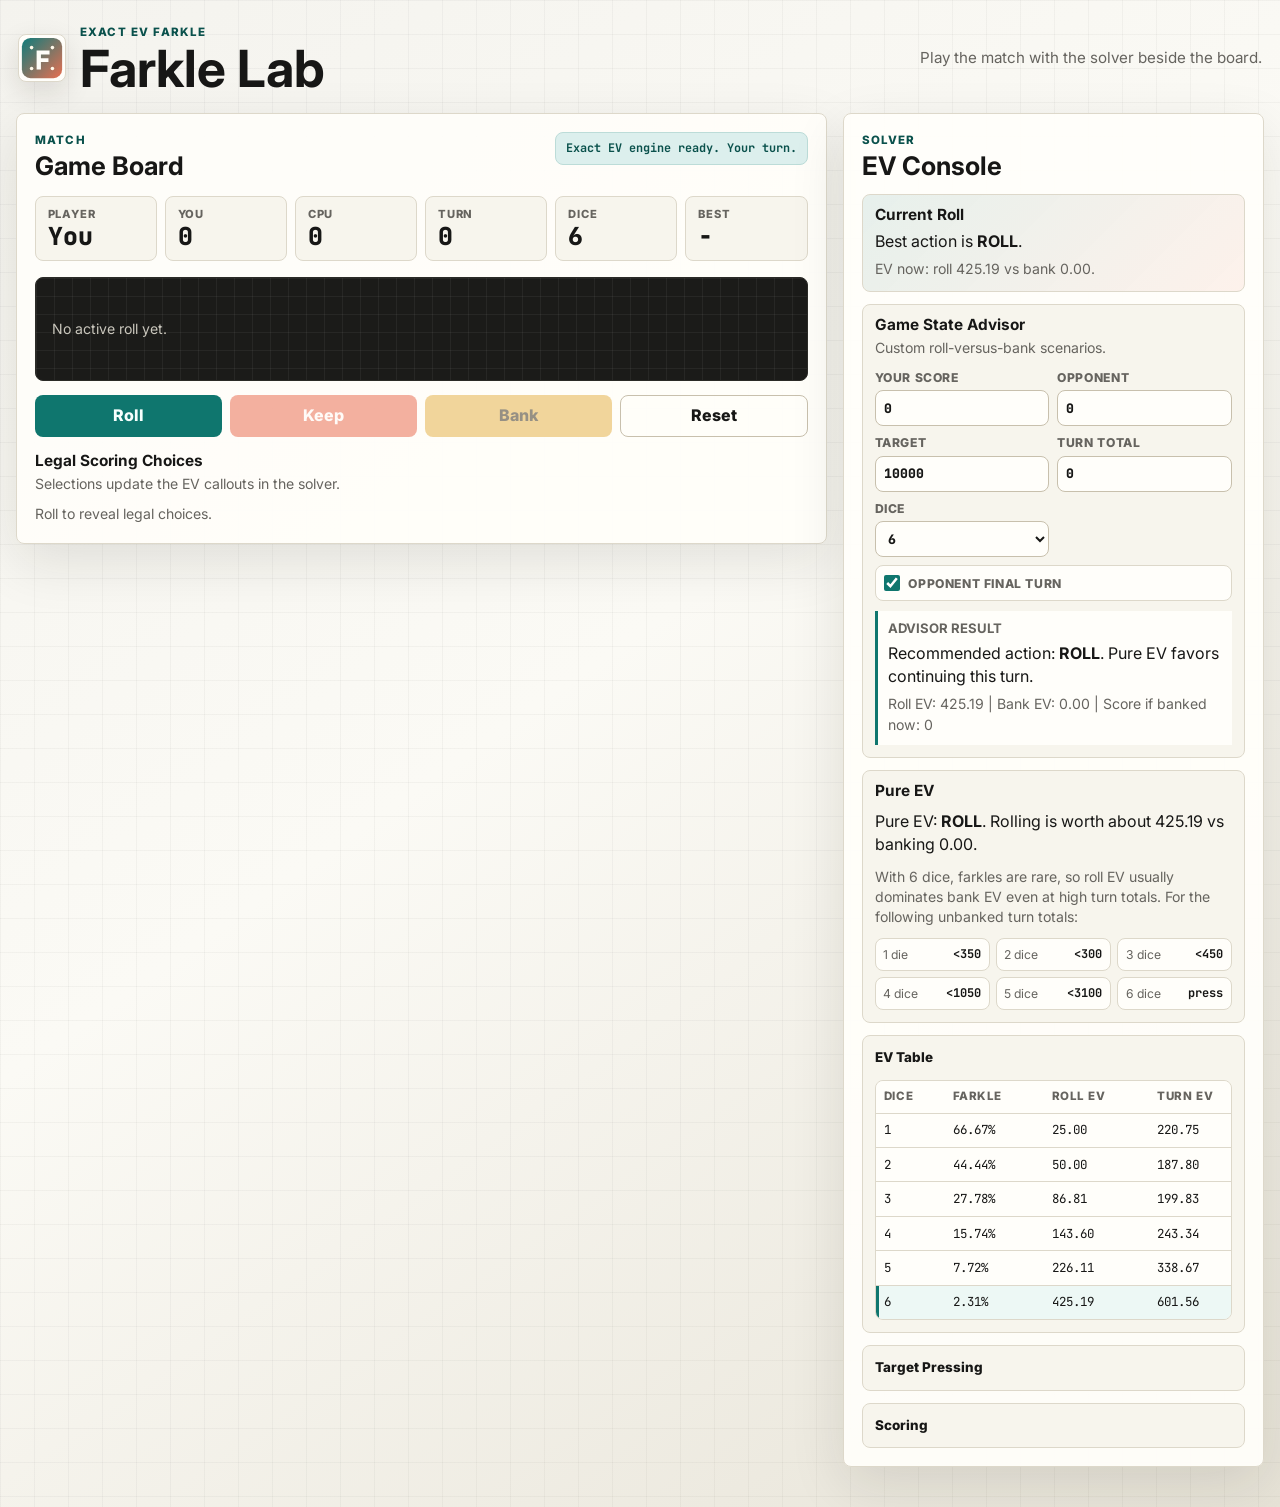
==== commit 98eecfc7: "Refactor HTML structure and update styles for Farkle Lab interface - Updated font families to use "I" ====
--- a/index.html
+++ b/index.html
@@ -14,53 +14,57 @@
     <link rel="preconnect" href="https://fonts.googleapis.com" />
     <link rel="preconnect" href="https://fonts.gstatic.com" crossorigin />
     <link
-      href="https://fonts.googleapis.com/css2?family=Bricolage+Grotesque:wght@400;500;700;800&family=Space+Mono:wght@400;700&display=swap"
+      href="https://fonts.googleapis.com/css2?family=Inter:wght@400;500;600;700;800&family=JetBrains+Mono:wght@500;700&display=swap"
       rel="stylesheet"
     />
     <link rel="stylesheet" href="styles.css" />
   </head>
   <body>
-    <div class="bg-shape bg-shape-a"></div>
-    <div class="bg-shape bg-shape-b"></div>
     <main class="layout">
-      <header class="hero card">
-        <h1>Play Farkle + Explore Expected Value Strategy</h1>
-        <p>
-          This app uses your specified 6-dice ruleset and surfaces the pure-EV policy,
-          risk thresholds, and target-chasing endgame guidance.
-        </p>
+      <header class="app-header">
+        <div class="brand-lockup">
+          <img class="brand-icon" src="icon.svg" alt="" />
+          <div>
+            <p class="eyebrow">Exact EV Farkle</p>
+            <h1>Farkle Lab</h1>
+          </div>
+        </div>
+        <p>Play the match with the solver beside the board.</p>
       </header>
 
-      <section class="game-shell">
-        <section class="card game-panel" aria-labelledby="game-title">
+      <div class="workspace">
+        <section class="surface game-panel" aria-labelledby="game-title">
           <div class="panel-title-row">
-            <h2 id="game-title">Game Board</h2>
+            <div>
+              <p class="eyebrow">Match</p>
+              <h2 id="game-title">Game Board</h2>
+            </div>
             <span id="status-pill" class="status-pill">Your turn. Roll to begin.</span>
           </div>
 
           <div class="score-grid score-grid-two-player">
             <article>
-              <h3>Current Player</h3>
+              <h3>Player</h3>
               <p id="current-player" class="score-value">You</p>
             </article>
             <article>
-              <h3>Your Score</h3>
+              <h3>You</h3>
               <p id="human-score" class="score-value">0</p>
             </article>
             <article>
-              <h3>CPU Score</h3>
+              <h3>CPU</h3>
               <p id="cpu-score" class="score-value">0</p>
             </article>
             <article>
-              <h3>Turn Total</h3>
+              <h3>Turn</h3>
               <p id="turn-score" class="score-value">0</p>
             </article>
             <article>
-              <h3>Dice to Roll</h3>
+              <h3>Dice</h3>
               <p id="dice-remaining" class="score-value">6</p>
             </article>
             <article>
-              <h3>Best Legal Score</h3>
+              <h3>Best</h3>
               <p id="roll-potential" class="score-value">-</p>
             </article>
           </div>
@@ -68,111 +72,134 @@
           <div id="dice-tray" class="dice-tray" aria-live="polite"></div>
 
           <div class="button-row">
-            <button id="roll-btn" class="btn btn-primary">Roll Dice</button>
-            <button id="keep-btn" class="btn btn-secondary">Keep Selected Dice</button>
-            <button id="bank-btn" class="btn btn-secondary">Bank Turn</button>
-            <button id="reset-btn" class="btn btn-ghost">Reset Match</button>
+            <button id="roll-btn" class="btn btn-primary">Roll</button>
+            <button id="keep-btn" class="btn btn-secondary">Keep</button>
+            <button id="bank-btn" class="btn btn-warm">Bank</button>
+            <button id="reset-btn" class="btn btn-ghost">Reset</button>
           </div>
 
           <div class="action-block">
-            <h3>Legal Scoring Choices</h3>
-            <p class="hint">
-              Click dice to build a legal scoring selection. Illegal picks are disabled.
-            </p>
+            <div class="section-heading">
+              <h3>Legal Scoring Choices</h3>
+              <p class="hint">Selections update the EV callouts in the solver.</p>
+            </div>
             <div id="actions-list" class="actions-list"></div>
           </div>
         </section>
 
-        <section class="card scoring-condensed" aria-labelledby="scoring-title">
-          <h2 id="scoring-title">Scoring At A Glance</h2>
-          <div class="table-wrap">
-            <table>
-              <thead>
-                <tr>
-                  <th>Pattern</th>
-                  <th>Pts</th>
-                </tr>
-              </thead>
-              <tbody>
-                <tr><td>1</td><td>100</td></tr>
-                <tr><td>5</td><td>50</td></tr>
-                <tr><td>111</td><td>1000</td></tr>
-                <tr><td>222/333/444/555/666</td><td>200..600</td></tr>
-                <tr><td>4/5/6 of a kind</td><td>1000/2000/3000</td></tr>
-                <tr><td>Straight 1-6</td><td>1500</td></tr>
-                <tr><td>Three pairs</td><td>1500</td></tr>
-                <tr><td>4-kind + pair</td><td>1500</td></tr>
-                <tr><td>Two triplets</td><td>2500</td></tr>
-              </tbody>
-            </table>
-          </div>
-
-          <article class="mini-card scoring-best-choice">
-            <h3>Current Roll Best Choice</h3>
+        <aside class="surface solver-panel" aria-labelledby="solver-title">
+          <div class="panel-title-row solver-title-row">
+            <div>
+              <p class="eyebrow">Solver</p>
+              <h2 id="solver-title">EV Console</h2>
+            </div>
+          </div>
+
+          <section class="solver-block solver-focus" aria-labelledby="current-roll-title">
+            <h3 id="current-roll-title">Current Roll</h3>
             <p id="optimal-action">Roll and choose dice to evaluate options.</p>
             <p id="optimal-action-ev" class="hint">Expected turn value: -</p>
-          </article>
-        </section>
-      </section>
-
-      <section class="card analysis" aria-labelledby="analysis-title">
-        <h2 id="analysis-title">EV Analysis</h2>
-        <p>
-          The table below reflects your precomputed exhaustive values under this same ruleset.
-          Use it to guide banking decisions.
-        </p>
-
-        <div class="table-wrap">
-          <table>
-            <thead>
-              <tr>
-                <th>Dice Remaining</th>
-                <th>Farkle Probability</th>
-                <th>Best One-Roll EV</th>
-                <th>Full Optimal Turn EV (T=0)</th>
-                <th>Pure-EV Stop Threshold</th>
-              </tr>
-            </thead>
-            <tbody>
-              <tr data-ev-row="1"><td>1</td><td>66.67%</td><td>25.00</td><td>220.75</td><td>350</td></tr>
-              <tr data-ev-row="2"><td>2</td><td>44.44%</td><td>50.00</td><td>187.80</td><td>300</td></tr>
-              <tr data-ev-row="3"><td>3</td><td>27.78%</td><td>86.81</td><td>199.83</td><td>450</td></tr>
-              <tr data-ev-row="4"><td>4</td><td>15.74%</td><td>143.60</td><td>243.34</td><td>1050</td></tr>
-              <tr data-ev-row="5"><td>5</td><td>7.72%</td><td>226.11</td><td>338.67</td><td>3100</td></tr>
-              <tr data-ev-row="6"><td>6</td><td>2.31%</td><td>425.19</td><td>601.56</td><td>18400</td></tr>
-            </tbody>
-          </table>
-        </div>
-
-        <div class="analysis-grid">
-          <article class="mini-card">
-            <h3>Pure-EV Recommendation</h3>
-            <p id="ev-recommendation">Roll if turn total is below threshold.</p>
-            <p id="ev-explainer" class="hint">
-              Thresholds come from expected points only, not race-to-10000 timing.
-            </p>
-            <ul>
-              <li>1 die: roll under 350</li>
-              <li>2 dice: roll under 300</li>
-              <li>3 dice: roll under 450</li>
-              <li>4 dice: roll under 1050</li>
-              <li>5 dice: roll under 3100</li>
-              <li>6 dice: roll almost always</li>
+          </section>
+
+          <section class="solver-block advisor" aria-labelledby="advisor-title">
+            <div class="section-heading">
+              <h3 id="advisor-title">Game State Advisor</h3>
+              <p class="hint">Custom roll-versus-bank scenarios.</p>
+            </div>
+
+            <div class="advisor-grid">
+              <label>
+                Your Score
+                <input id="advisor-your-score" type="number" min="0" step="100" value="0" />
+              </label>
+              <label>
+                Opponent
+                <input id="advisor-opponent-score" type="number" min="0" step="100" value="0" />
+              </label>
+              <label>
+                Target
+                <input id="advisor-target-score" type="number" min="1000" step="500" value="10000" />
+              </label>
+              <label>
+                Turn Total
+                <input id="advisor-turn-total" type="number" min="0" step="50" value="0" />
+              </label>
+              <label>
+                Dice
+                <select id="advisor-dice-remaining">
+                  <option value="1">1</option>
+                  <option value="2">2</option>
+                  <option value="3">3</option>
+                  <option value="4">4</option>
+                  <option value="5">5</option>
+                  <option value="6" selected>6</option>
+                </select>
+              </label>
+              <label class="advisor-checkbox">
+                <input id="advisor-opponents-last-turn" type="checkbox" checked />
+                <span>Opponent final turn</span>
+              </label>
+            </div>
+
+            <div class="result-panel">
+              <h4>Advisor Result</h4>
+              <p id="advisor-recommendation">Enter a scenario to see the recommendation.</p>
+              <p id="advisor-details" class="hint">Roll EV: -, Bank EV: -</p>
+            </div>
+          </section>
+
+          <section class="solver-block analysis" aria-labelledby="analysis-title">
+            <div class="section-heading">
+              <h3 id="analysis-title">Pure EV</h3>
+              <p id="ev-recommendation">Roll if turn total is below threshold.</p>
+              <p id="ev-explainer" class="hint">
+                Thresholds compare banking now against rolling again.
+              </p>
+            </div>
+            <ul class="threshold-list">
+              <li><span>1 die</span><strong>&lt;350</strong></li>
+              <li><span>2 dice</span><strong>&lt;300</strong></li>
+              <li><span>3 dice</span><strong>&lt;450</strong></li>
+              <li><span>4 dice</span><strong>&lt;1050</strong></li>
+              <li><span>5 dice</span><strong>&lt;3100</strong></li>
+              <li><span>6 dice</span><strong>press</strong></li>
             </ul>
-          </article>
-
-          <article class="mini-card">
-            <h3>Target-Based Pressing (When Behind)</h3>
-            <p>
-              If banking now still leaves you in a nearly losing state, press for a larger target.
-            </p>
+          </section>
+
+          <details class="solver-block compact-details" open>
+            <summary>EV Table</summary>
+            <div class="table-wrap">
+              <table>
+                <thead>
+                  <tr>
+                    <th>Dice</th>
+                    <th>Farkle</th>
+                    <th>Roll EV</th>
+                    <th>Turn EV</th>
+                    <th>Stop</th>
+                  </tr>
+                </thead>
+                <tbody>
+                  <tr data-ev-row="1"><td>1</td><td>66.67%</td><td>25.00</td><td>220.75</td><td>350</td></tr>
+                  <tr data-ev-row="2"><td>2</td><td>44.44%</td><td>50.00</td><td>187.80</td><td>300</td></tr>
+                  <tr data-ev-row="3"><td>3</td><td>27.78%</td><td>86.81</td><td>199.83</td><td>450</td></tr>
+                  <tr data-ev-row="4"><td>4</td><td>15.74%</td><td>143.60</td><td>243.34</td><td>1050</td></tr>
+                  <tr data-ev-row="5"><td>5</td><td>7.72%</td><td>226.11</td><td>338.67</td><td>3100</td></tr>
+                  <tr data-ev-row="6"><td>6</td><td>2.31%</td><td>425.19</td><td>601.56</td><td>18400</td></tr>
+                </tbody>
+              </table>
+            </div>
+          </details>
+
+          <details class="solver-block compact-details">
+            <summary>Target Pressing</summary>
             <p id="pressing-recommendation" class="hint">No target pressure right now.</p>
             <div class="table-wrap">
               <table>
                 <thead>
                   <tr>
-                    <th>Target This Turn</th>
-                    <th>Success Probability (6 die)</th>
+                    <th>Target</th>
+                    <th>6-die Success</th>
                   </tr>
                 </thead>
                 <tbody>
@@ -186,58 +213,34 @@
                 </tbody>
               </table>
             </div>
-          </article>
-
-        </div>
-      </section>
-
-      <section class="card advisor" aria-labelledby="advisor-title">
-        <h2 id="advisor-title">Game State Advisor</h2>
-        <p>
-          Enter a custom scenario and get an exact EV recommendation for whether to roll or
-          bank right now.
-        </p>
-
-        <div class="advisor-grid">
-          <label>
-            Your Score
-            <input id="advisor-your-score" type="number" min="0" step="100" value="0" />
-          </label>
-          <label>
-            Opponent Score
-            <input id="advisor-opponent-score" type="number" min="0" step="100" value="0" />
-          </label>
-          <label>
-            Target Score
-            <input id="advisor-target-score" type="number" min="1000" step="500" value="10000" />
-          </label>
-          <label>
-            Current Unbanked Turn Total
-            <input id="advisor-turn-total" type="number" min="0" step="50" value="0" />
-          </label>
-          <label>
-            Dice Remaining To Roll
-            <select id="advisor-dice-remaining">
-              <option value="1">1</option>
-              <option value="2">2</option>
-              <option value="3">3</option>
-              <option value="4">4</option>
-              <option value="5">5</option>
-              <option value="6" selected>6</option>
-            </select>
-          </label>
-          <label class="advisor-checkbox">
-            <input id="advisor-opponents-last-turn" type="checkbox" checked />
-            <span>Opponents get a last turn after someone reaches target</span>
-          </label>
-        </div>
-
-        <article class="mini-card">
-          <h3>Advisor Result</h3>
-          <p id="advisor-recommendation">Enter a scenario to see the recommendation.</p>
-          <p id="advisor-details" class="hint">Roll EV: -, Bank EV: -</p>
-        </article>
-      </section>
+          </details>
+
+          <details class="solver-block compact-details scoring-condensed">
+            <summary>Scoring</summary>
+            <div class="table-wrap">
+              <table>
+                <thead>
+                  <tr>
+                    <th>Pattern</th>
+                    <th>Pts</th>
+                  </tr>
+                </thead>
+                <tbody>
+                  <tr><td>1</td><td>100</td></tr>
+                  <tr><td>5</td><td>50</td></tr>
+                  <tr><td>111</td><td>1000</td></tr>
+                  <tr><td>222/333/444/555/666</td><td>200..600</td></tr>
+                  <tr><td>4/5/6 of a kind</td><td>1000/2000/3000</td></tr>
+                  <tr><td>Straight 1-6</td><td>1500</td></tr>
+                  <tr><td>Three pairs</td><td>1500</td></tr>
+                  <tr><td>4-kind + pair</td><td>1500</td></tr>
+                  <tr><td>Two triplets</td><td>2500</td></tr>
+                </tbody>
+              </table>
+            </div>
+          </details>
+        </aside>
+      </div>
     </main>
 
     <script src="app.js"></script>
--- a/styles.css
+++ b/styles.css
@@ -1,199 +1,316 @@
 :root {
-  --bg: #f4efe6;
-  --ink: #1f252a;
-  --ink-muted: #4a555f;
-  --card: #fffdf8;
-  --primary: #0e7c7b;
-  --primary-dark: #0b5f5e;
-  --accent: #e76f51;
-  --accent-soft: #f9c9bc;
-  --outline: #dad1bf;
-  --shadow: 0 16px 45px rgba(40, 38, 30, 0.12);
+  --bg: #f4f3ee;
+  --bg-deep: #e7e3d7;
+  --ink: #171716;
+  --ink-muted: #66645f;
+  --surface: #fffefa;
+  --surface-subtle: #f7f5ed;
+  --surface-strong: #1b1b19;
+  --line: #ddd8ca;
+  --line-strong: #c8c0ad;
+  --primary: #0f766e;
+  --primary-dark: #0a514c;
+  --primary-soft: #dcefed;
+  --accent: #e85d3f;
+  --accent-soft: #fee7df;
+  --warm: #e3aa37;
+  --warm-soft: #fff1c7;
+  --shadow: 0 18px 55px rgba(31, 28, 20, 0.11);
+  --mono: "JetBrains Mono", "SFMono-Regular", Consolas, monospace;
+  --sans: "Inter", system-ui, -apple-system, BlinkMacSystemFont, "Segoe UI", sans-serif;
 }
 
 * {
   box-sizing: border-box;
 }
 
+html {
+  color-scheme: light;
+}
+
 body {
   margin: 0;
   min-height: 100vh;
-  background: radial-gradient(circle at 20% 0%, #fff7e9 0%, var(--bg) 45%, #ece4d4 100%);
+  background:
+    linear-gradient(rgba(23, 23, 22, 0.035) 1px, transparent 1px),
+    linear-gradient(90deg, rgba(23, 23, 22, 0.035) 1px, transparent 1px),
+    linear-gradient(145deg, var(--bg) 0%, #fbfaf5 45%, var(--bg-deep) 100%);
+  background-size: 34px 34px, 34px 34px, 100% 100%;
   color: var(--ink);
-  font-family: "Bricolage Grotesque", sans-serif;
+  font-family: var(--sans);
   line-height: 1.45;
   overflow-x: hidden;
 }
 
-.bg-shape {
-  position: fixed;
-  z-index: -1;
-  filter: blur(2px);
-}
-
-.bg-shape-a {
-  width: 280px;
-  height: 280px;
-  border-radius: 999px;
-  background: radial-gradient(circle, #f7b89e 0%, rgba(247, 184, 158, 0) 70%);
-  top: -60px;
-  right: -70px;
-}
-
-.bg-shape-b {
-  width: 320px;
-  height: 320px;
-  border-radius: 20% 80% 30% 70% / 40% 30% 70% 60%;
-  background: radial-gradient(circle, #7ccdc6 0%, rgba(124, 205, 198, 0) 70%);
-  bottom: -120px;
-  left: -100px;
+button,
+input,
+select {
+  font: inherit;
+}
+
+button:focus-visible,
+input:focus-visible,
+select:focus-visible,
+summary:focus-visible {
+  outline: 3px solid rgba(15, 118, 110, 0.24);
+  outline-offset: 2px;
 }
 
 .layout {
-  width: min(1120px, 94vw);
-  margin: 2rem auto 3.5rem;
-  display: grid;
-  gap: 1.2rem;
-}
-
-.game-shell {
-  display: grid;
-  grid-template-columns: 1.45fr 0.85fr;
-  gap: 1rem;
-}
-
-.card {
-  background: var(--card);
-  border: 1px solid var(--outline);
-  border-radius: 20px;
-  box-shadow: var(--shadow);
-  padding: 1.2rem;
-  animation: rise 420ms ease both;
-}
-
-.hero h1 {
-  margin: 0.2rem 0 0.6rem;
-  font-size: clamp(1.9rem, 3.2vw, 2.8rem);
-}
-
-.eyebrow {
-  display: inline-block;
-  background: #d7efe9;
-  color: #134847;
-  border-radius: 999px;
-  padding: 0.25rem 0.6rem;
-  font-size: 0.86rem;
-  font-weight: 700;
-  letter-spacing: 0.03em;
-}
-
-.panel-title-row {
+  width: min(1280px, calc(100vw - 32px));
+  margin: 0 auto;
+  padding: 24px 0 40px;
+}
+
+.app-header {
+  min-height: 84px;
   display: flex;
   align-items: center;
   justify-content: space-between;
-  gap: 0.6rem;
-}
-
-.status-pill {
-  font-family: "Space Mono", monospace;
-  font-size: 0.82rem;
-  color: #163d3d;
-  background: #d5ece7;
-  border: 1px solid #bce2db;
-  border-radius: 999px;
-  padding: 0.28rem 0.56rem;
-}
-
-.score-grid {
-  margin-top: 0.5rem;
-  display: grid;
-  grid-template-columns: repeat(4, minmax(0, 1fr));
-  gap: 0.7rem;
-}
-
-.score-grid-two-player {
-  grid-template-columns: repeat(3, minmax(0, 1fr));
-}
-
-.score-grid article {
-  border: 1px solid var(--outline);
-  border-radius: 14px;
-  padding: 0.6rem;
-  background: #fffcf5;
-}
-
-.score-grid h3 {
-  margin: 0;
+  gap: 20px;
+  padding: 0 2px 20px;
+}
+
+.app-header > p {
+  max-width: 360px;
+  margin: 0;
+  color: var(--ink-muted);
+  font-size: 0.95rem;
+  text-align: right;
+}
+
+.brand-lockup {
+  display: flex;
+  align-items: center;
+  gap: 14px;
+  min-width: 0;
+}
+
+.brand-icon {
+  width: 48px;
+  height: 48px;
+  border: 1px solid var(--line);
+  border-radius: 8px;
+  background: var(--surface);
+  box-shadow: 0 10px 28px rgba(31, 28, 20, 0.12);
+}
+
+.eyebrow {
+  margin: 0 0 3px;
+  color: var(--primary-dark);
+  font-size: 0.72rem;
+  font-weight: 800;
+  letter-spacing: 0.1em;
+  text-transform: uppercase;
+}
+
+h1,
+h2,
+h3,
+h4,
+p {
+  overflow-wrap: anywhere;
+}
+
+h1 {
+  margin: 0;
+  font-size: clamp(2rem, 4vw, 3.6rem);
+  line-height: 0.96;
+  letter-spacing: 0;
+}
+
+h2,
+h3,
+h4 {
+  margin: 0;
+  line-height: 1.1;
+  letter-spacing: 0;
+}
+
+h2 {
+  font-size: clamp(1.35rem, 2vw, 1.8rem);
+}
+
+h3 {
+  font-size: 0.96rem;
+}
+
+h4 {
   font-size: 0.82rem;
   color: var(--ink-muted);
+  text-transform: uppercase;
+}
+
+.workspace {
+  display: grid;
+  grid-template-columns: minmax(0, 1.5fr) minmax(360px, 0.78fr);
+  align-items: start;
+  gap: 16px;
+  min-width: 0;
+}
+
+.surface {
+  background: rgba(255, 254, 250, 0.94);
+  border: 1px solid var(--line);
+  border-radius: 8px;
+  box-shadow: var(--shadow);
+  min-width: 0;
+}
+
+.game-panel,
+.solver-panel {
+  padding: 18px;
+}
+
+.solver-panel {
+  position: sticky;
+  top: 16px;
+  display: grid;
+  gap: 12px;
+}
+
+.panel-title-row {
+  display: flex;
+  align-items: flex-start;
+  justify-content: space-between;
+  gap: 12px;
+}
+
+.solver-title-row {
+  padding-bottom: 2px;
+}
+
+.status-pill {
+  max-width: min(430px, 52%);
+  color: var(--primary-dark);
+  background: var(--primary-soft);
+  border: 1px solid #bcdcd8;
+  border-radius: 8px;
+  padding: 0.46rem 0.6rem;
+  font-family: var(--mono);
+  font-size: 0.74rem;
+  font-weight: 700;
+  line-height: 1.35;
+}
+
+.score-grid {
+  margin-top: 16px;
+  display: grid;
+  grid-template-columns: repeat(6, minmax(0, 1fr));
+  gap: 8px;
+}
+
+.score-grid article {
+  min-width: 0;
+  border: 1px solid var(--line);
+  border-radius: 8px;
+  padding: 0.7rem 0.72rem;
+  background: var(--surface-subtle);
+}
+
+.score-grid h3 {
+  margin: 0;
+  color: var(--ink-muted);
+  font-size: 0.7rem;
+  font-weight: 800;
+  letter-spacing: 0.08em;
+  text-transform: uppercase;
 }
 
 .score-value {
-  margin: 0.3rem 0 0;
-  font-size: 1.4rem;
-  font-weight: 800;
+  margin: 0.25rem 0 0;
+  font-family: var(--mono);
+  font-size: clamp(1.16rem, 2vw, 1.55rem);
+  font-weight: 800;
+  line-height: 1;
 }
 
 .dice-tray {
-  margin-top: 1rem;
-  min-height: 82px;
+  min-height: 104px;
+  margin-top: 16px;
+  padding: 16px;
   display: flex;
   flex-wrap: wrap;
-  gap: 0.65rem;
+  gap: 10px;
   align-items: center;
+  border: 1px solid #2b2b27;
+  border-radius: 8px;
+  background:
+    linear-gradient(rgba(255, 255, 255, 0.05) 1px, transparent 1px),
+    linear-gradient(90deg, rgba(255, 255, 255, 0.05) 1px, transparent 1px),
+    var(--surface-strong);
+  background-size: 18px 18px;
+  color: #eeede7;
+}
+
+.dice-tray .hint {
+  color: #c9c6bc;
 }
 
 .die {
-  width: 58px;
-  height: 58px;
-  border-radius: 13px;
-  border: 1px solid #d8d0bd;
-  background: linear-gradient(135deg, #fffef8 0%, #f9f1dd 100%);
+  width: 60px;
+  height: 60px;
   display: grid;
   place-items: center;
-  font-family: "Space Mono", monospace;
-  font-size: 1.25rem;
-  font-weight: 700;
-  transition: transform 180ms ease, border-color 180ms ease, background-color 180ms ease;
+  border: 1px solid #d9d4c6;
+  border-radius: 8px;
+  background: linear-gradient(145deg, #fffdf6 0%, #e7dfcf 100%);
+  color: var(--ink);
   cursor: pointer;
-}
-
-.die:hover {
-  transform: translateY(-2px) rotate(-1deg);
+  font-family: var(--mono);
+  font-size: 1.32rem;
+  font-weight: 800;
+  box-shadow: 0 12px 24px rgba(0, 0, 0, 0.22);
+  transition:
+    transform 160ms ease,
+    border-color 160ms ease,
+    background 160ms ease,
+    opacity 160ms ease;
+}
+
+.die:hover:not(:disabled) {
+  transform: translateY(-2px);
 }
 
 .die-selected {
-  border-color: #0c6f6e;
-  background: linear-gradient(135deg, #dcfaf5 0%, #c7efe9 100%);
+  border-color: #63d5c9;
+  background: linear-gradient(145deg, #e4fffb 0%, #a8e6de 100%);
 }
 
 .die-blocked {
-  opacity: 0.4;
+  opacity: 0.36;
   cursor: not-allowed;
 }
 
 .die-cpu-turn {
-  border-color: #d7c7a6;
+  border-color: #ecd08a;
 }
 
 .button-row {
-  margin-top: 0.95rem;
-  display: flex;
-  flex-wrap: wrap;
-  gap: 0.6rem;
+  margin-top: 14px;
+  display: grid;
+  grid-template-columns: repeat(4, minmax(0, 1fr));
+  gap: 8px;
 }
 
 .btn {
+  min-height: 42px;
+  min-width: 0;
   border: 1px solid transparent;
-  border-radius: 12px;
-  padding: 0.54rem 0.92rem;
-  font-weight: 700;
+  border-radius: 8px;
+  padding: 0.56rem 0.74rem;
   cursor: pointer;
-  transition: transform 160ms ease, background-color 160ms ease, border-color 160ms ease;
+  font-weight: 800;
+  line-height: 1.1;
+  transition:
+    transform 160ms ease,
+    background-color 160ms ease,
+    border-color 160ms ease,
+    color 160ms ease;
 }
 
 .btn:disabled {
-  opacity: 0.5;
+  opacity: 0.48;
   cursor: not-allowed;
   transform: none;
 }
@@ -204,7 +321,7 @@
 
 .btn-primary {
   background: var(--primary);
-  color: #f8fffe;
+  color: #f7fffd;
 }
 
 .btn-primary:hover:not(:disabled) {
@@ -213,205 +330,350 @@
 
 .btn-secondary {
   background: var(--accent);
-  color: #2a120d;
+  color: #fffaf7;
+}
+
+.btn-secondary:hover:not(:disabled) {
+  background: #c94b32;
+}
+
+.btn-warm {
+  background: var(--warm);
+  color: #251b06;
+}
+
+.btn-warm:hover:not(:disabled) {
+  background: #cf9828;
 }
 
 .btn-ghost {
-  background: #faf5e8;
-  border-color: #d9ceb8;
-  color: #3f4a52;
+  background: transparent;
+  border-color: var(--line-strong);
+  color: var(--ink);
+}
+
+.btn-ghost:hover:not(:disabled) {
+  background: var(--surface-subtle);
 }
 
 .action-block {
-  margin-top: 1rem;
+  margin-top: 16px;
+}
+
+.section-heading {
+  display: grid;
+  gap: 4px;
 }
 
 .hint {
-  margin-top: 0.15rem;
+  margin: 0;
   color: var(--ink-muted);
+  font-size: 0.88rem;
 }
 
 .actions-list {
-  margin-top: 0.6rem;
-  display: grid;
-  gap: 0.5rem;
+  max-height: 190px;
+  margin-top: 10px;
+  display: grid;
+  gap: 6px;
+  overflow: auto;
+  padding-right: 2px;
 }
 
 .action-item {
+  margin: 0;
+  padding: 0.58rem 0.68rem;
+  border: 1px solid var(--line);
+  border-radius: 8px;
+  background: #fffaf0;
+  color: var(--ink);
+  font-family: var(--mono);
+  font-size: 0.8rem;
+  font-weight: 700;
   text-align: left;
-  padding: 0.56rem 0.68rem;
-  border-radius: 12px;
-  border: 1px solid #dccfb3;
-  background: #fff8e9;
-  color: #2f383f;
-  font-weight: 600;
-  margin: 0;
 }
 
 .action-item-active {
-  border-color: #0c6f6e;
-  background: #e4f6f3;
-}
-
-.table-wrap {
-  overflow-x: auto;
-}
-
-table {
-  width: 100%;
-  border-collapse: collapse;
-  min-width: 420px;
-}
-
-th,
-td {
-  border-bottom: 1px solid #e7dcc6;
-  text-align: left;
-  padding: 0.55rem 0.45rem;
-}
-
-th {
-  font-size: 0.83rem;
+  border-color: var(--primary);
+  background: var(--primary-soft);
+  color: var(--primary-dark);
+}
+
+.solver-block {
+  border: 1px solid var(--line);
+  border-radius: 8px;
+  background: var(--surface-subtle);
+  padding: 12px;
+  min-width: 0;
+}
+
+.solver-focus {
+  background:
+    linear-gradient(135deg, rgba(15, 118, 110, 0.1), rgba(232, 93, 63, 0.08)),
+    var(--surface);
+}
+
+.solver-focus p,
+.analysis p,
+.result-panel p {
+  margin: 0.38rem 0 0;
+}
+
+.advisor-grid {
+  display: grid;
+  grid-template-columns: repeat(2, minmax(0, 1fr));
+  gap: 8px;
+  margin-top: 10px;
+}
+
+.advisor-grid label {
+  display: grid;
+  gap: 4px;
+  min-width: 0;
   color: var(--ink-muted);
-}
-
-.analysis-grid {
-  margin-top: 0.9rem;
-  display: grid;
-  grid-template-columns: repeat(2, minmax(0, 1fr));
-  gap: 0.8rem;
-}
-
-.mini-card {
-  border: 1px solid #dccfb3;
-  border-radius: 14px;
-  background: #fff9ee;
-  padding: 0.75rem;
-}
-
-.scoring-condensed table {
-  min-width: 280px;
-}
-
-.scoring-condensed td,
-.scoring-condensed th {
-  padding: 0.45rem 0.4rem;
-  font-size: 0.88rem;
-}
-
-.scoring-best-choice {
-  margin-top: 0.8rem;
-}
-
-.advisor-grid {
-  display: grid;
-  grid-template-columns: repeat(3, minmax(0, 1fr));
-  gap: 0.7rem;
-  margin-top: 0.8rem;
-}
-
-.advisor-grid label {
-  display: grid;
-  gap: 0.35rem;
-  font-size: 0.9rem;
-  font-weight: 600;
-  color: var(--ink-muted);
+  font-size: 0.76rem;
+  font-weight: 800;
+  letter-spacing: 0.05em;
+  text-transform: uppercase;
 }
 
 .advisor-grid input:not([type="checkbox"]),
 .advisor-grid select {
   width: 100%;
-  border: 1px solid #d9ceb8;
-  border-radius: 10px;
-  padding: 0.45rem 0.55rem;
-  background: #fffdf8;
+  min-height: 36px;
+  border: 1px solid var(--line-strong);
+  border-radius: 8px;
+  padding: 0.43rem 0.5rem;
+  background: var(--surface);
   color: var(--ink);
-  font-family: "Space Mono", monospace;
+  font-family: var(--mono);
+  font-size: 0.82rem;
 }
 
 .advisor-grid label.advisor-checkbox {
   grid-column: 1 / -1;
+  min-height: 36px;
   display: flex;
-  flex-wrap: nowrap;
-  align-items: flex-start;
-  gap: 0.55rem;
-  line-height: 1.35;
-  padding-bottom: 0.35rem;
+  align-items: center;
+  gap: 8px;
+  padding: 0.45rem 0.55rem;
+  border: 1px solid var(--line);
+  border-radius: 8px;
+  background: var(--surface);
+  line-height: 1.25;
 }
 
 .advisor-grid label.advisor-checkbox span {
-  flex: 1;
   min-width: 0;
 }
 
 .advisor-grid label.advisor-checkbox input {
   width: 1rem;
   height: 1rem;
-  margin: 0.14rem 0 0;
-  flex-shrink: 0;
+  margin: 0;
   accent-color: var(--primary);
 }
 
+.result-panel {
+  margin-top: 10px;
+  padding: 10px;
+  border-left: 3px solid var(--primary);
+  background: var(--surface);
+}
+
+.threshold-list {
+  display: grid;
+  grid-template-columns: repeat(3, minmax(0, 1fr));
+  gap: 6px;
+  margin: 10px 0 0;
+  padding: 0;
+  list-style: none;
+}
+
+.threshold-list li {
+  display: flex;
+  align-items: center;
+  justify-content: space-between;
+  gap: 6px;
+  min-width: 0;
+  border: 1px solid var(--line);
+  border-radius: 8px;
+  padding: 0.42rem 0.48rem;
+  background: var(--surface);
+  font-size: 0.76rem;
+}
+
+.threshold-list span {
+  color: var(--ink-muted);
+}
+
+.threshold-list strong {
+  font-family: var(--mono);
+  font-size: 0.75rem;
+}
+
+.compact-details {
+  padding: 0;
+  overflow: hidden;
+}
+
+.compact-details summary {
+  cursor: pointer;
+  padding: 12px;
+  color: var(--ink);
+  font-size: 0.84rem;
+  font-weight: 800;
+  list-style-position: outside;
+}
+
+.compact-details .table-wrap,
+.compact-details > .hint {
+  margin: 0 12px 12px;
+}
+
+.table-wrap {
+  overflow-x: auto;
+  border: 1px solid var(--line);
+  border-radius: 8px;
+  background: var(--surface);
+}
+
+table {
+  width: 100%;
+  min-width: 460px;
+  border-collapse: collapse;
+}
+
+th,
+td {
+  border-bottom: 1px solid var(--line);
+  padding: 0.48rem 0.52rem;
+  text-align: left;
+  white-space: nowrap;
+}
+
+tr:last-child td {
+  border-bottom: 0;
+}
+
+th {
+  color: var(--ink-muted);
+  font-size: 0.72rem;
+  font-weight: 800;
+  letter-spacing: 0.05em;
+  text-transform: uppercase;
+}
+
+td {
+  font-family: var(--mono);
+  font-size: 0.78rem;
+}
+
+.scoring-condensed table {
+  min-width: 300px;
+}
+
 .row-active {
-  background: #eaf7f4;
-}
-
-@keyframes rise {
-  from {
-    opacity: 0;
-    transform: translateY(8px);
-  }
-  to {
-    opacity: 1;
-    transform: translateY(0);
-  }
-}
-
-@media (max-width: 900px) {
-  .game-shell {
+  background: #edf8f5;
+}
+
+.row-active td:first-child {
+  box-shadow: inset 3px 0 0 var(--primary);
+}
+
+@media (max-width: 1100px) {
+  .workspace {
     grid-template-columns: 1fr;
   }
 
+  .solver-panel {
+    position: static;
+    grid-template-columns: repeat(2, minmax(0, 1fr));
+  }
+
+  .solver-title-row,
+  .advisor,
+  .analysis {
+    grid-column: 1 / -1;
+  }
+}
+
+@media (max-width: 820px) {
+  .app-header {
+    align-items: flex-start;
+    flex-direction: column;
+    gap: 12px;
+  }
+
+  .app-header > p {
+    max-width: none;
+    text-align: left;
+  }
+
+  .panel-title-row {
+    flex-direction: column;
+  }
+
+  .status-pill {
+    max-width: 100%;
+  }
+
   .score-grid {
+    grid-template-columns: repeat(3, minmax(0, 1fr));
+  }
+
+  .solver-panel {
+    grid-template-columns: 1fr;
+  }
+}
+
+@media (max-width: 600px) {
+  .layout {
+    width: 100%;
+    padding: 14px 10px 28px;
+  }
+
+  .game-panel,
+  .solver-panel {
+    padding: 12px;
+  }
+
+  .score-grid,
+  .advisor-grid,
+  .threshold-list {
     grid-template-columns: repeat(2, minmax(0, 1fr));
   }
 
-  .analysis-grid {
+  .button-row {
     grid-template-columns: repeat(2, minmax(0, 1fr));
   }
 
-  .advisor-grid {
-    grid-template-columns: repeat(2, minmax(0, 1fr));
-  }
-}
-
-@media (max-width: 580px) {
-  .layout {
-    width: min(97vw, 1120px);
-    margin-top: 1rem;
-  }
-
-  .card {
-    border-radius: 15px;
-    padding: 0.95rem;
-  }
-
-  .button-row {
-    display: grid;
-    grid-template-columns: repeat(2, minmax(0, 1fr));
+  .btn {
+    font-size: 0.94rem;
+  }
+
+  .dice-tray {
+    min-height: 92px;
+    padding: 12px;
   }
 
   .die {
-    width: 50px;
-    height: 50px;
-    border-radius: 10px;
-  }
-
-  .analysis-grid {
+    width: 52px;
+    height: 52px;
+    font-size: 1.15rem;
+  }
+
+  table {
+    min-width: 420px;
+  }
+}
+
+@media (max-width: 400px) {
+  .score-grid {
+    grid-template-columns: 1fr 1fr;
+  }
+
+  .threshold-list {
     grid-template-columns: 1fr;
   }
-
-  .advisor-grid {
-    grid-template-columns: 1fr;
-  }
-}
+}
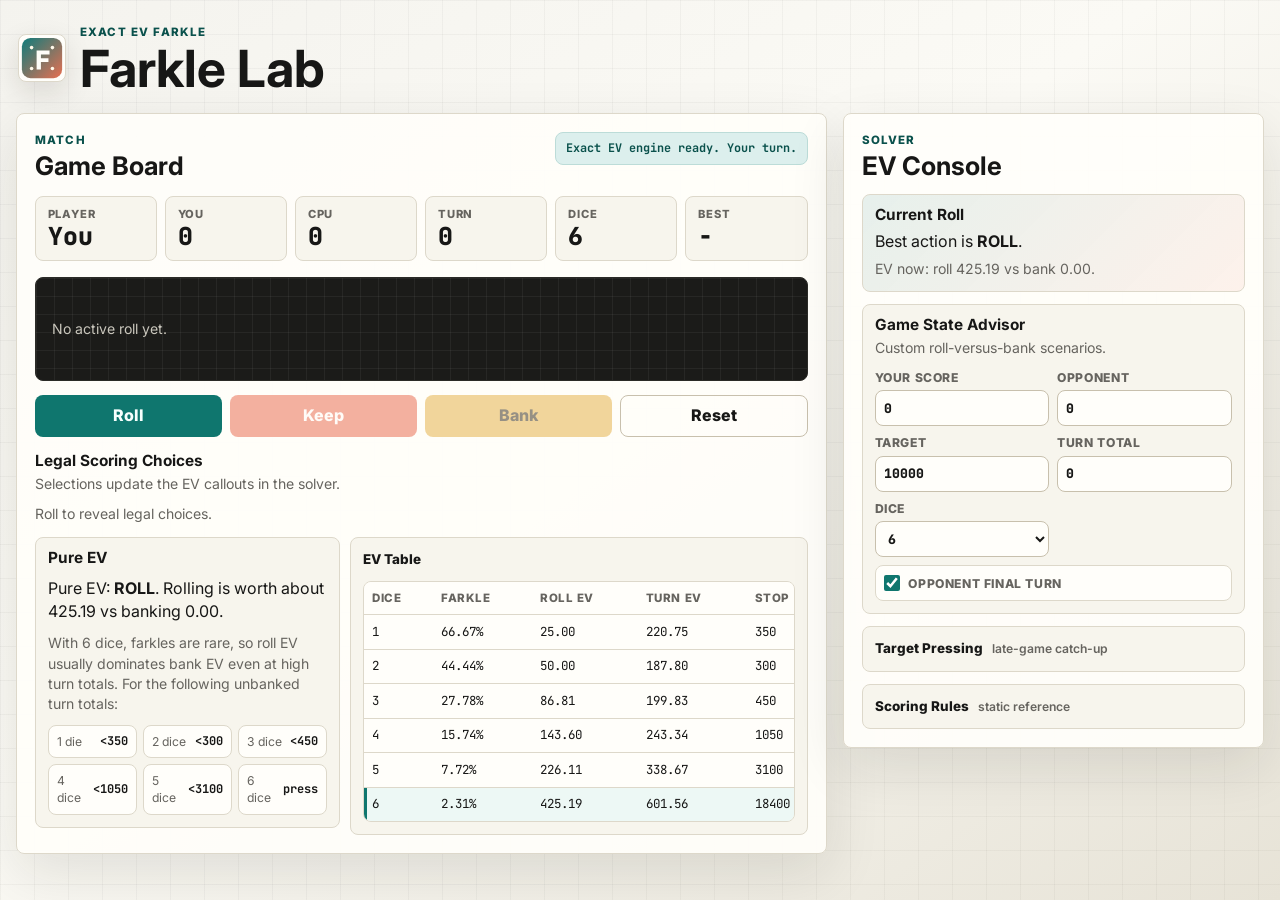
==== commit ea07cf00: "Add game analysis section and enhance advisor result display" ====
--- a/index.html
+++ b/index.html
@@ -29,7 +29,6 @@
             <h1>Farkle Lab</h1>
           </div>
         </div>
-        <p>Play the match with the solver beside the board.</p>
       </header>
 
       <div class="workspace">
@@ -84,6 +83,51 @@
               <p class="hint">Selections update the EV callouts in the solver.</p>
             </div>
             <div id="actions-list" class="actions-list"></div>
+          </div>
+
+          <div class="game-analysis-grid">
+            <section class="solver-block analysis" aria-labelledby="analysis-title">
+              <div class="section-heading">
+                <h3 id="analysis-title">Pure EV</h3>
+                <p id="ev-recommendation">Roll if turn total is below threshold.</p>
+                <p id="ev-explainer" class="hint">
+                  Thresholds compare banking now against rolling again.
+                </p>
+              </div>
+              <ul class="threshold-list">
+                <li><span>1 die</span><strong>&lt;350</strong></li>
+                <li><span>2 dice</span><strong>&lt;300</strong></li>
+                <li><span>3 dice</span><strong>&lt;450</strong></li>
+                <li><span>4 dice</span><strong>&lt;1050</strong></li>
+                <li><span>5 dice</span><strong>&lt;3100</strong></li>
+                <li><span>6 dice</span><strong>press</strong></li>
+              </ul>
+            </section>
+
+            <details class="solver-block compact-details" open>
+              <summary>EV Table</summary>
+              <div class="table-wrap">
+                <table>
+                  <thead>
+                    <tr>
+                      <th>Dice</th>
+                      <th>Farkle</th>
+                      <th>Roll EV</th>
+                      <th>Turn EV</th>
+                      <th>Stop</th>
+                    </tr>
+                  </thead>
+                  <tbody>
+                    <tr data-ev-row="1"><td>1</td><td>66.67%</td><td>25.00</td><td>220.75</td><td>350</td></tr>
+                    <tr data-ev-row="2"><td>2</td><td>44.44%</td><td>50.00</td><td>187.80</td><td>300</td></tr>
+                    <tr data-ev-row="3"><td>3</td><td>27.78%</td><td>86.81</td><td>199.83</td><td>450</td></tr>
+                    <tr data-ev-row="4"><td>4</td><td>15.74%</td><td>143.60</td><td>243.34</td><td>1050</td></tr>
+                    <tr data-ev-row="5"><td>5</td><td>7.72%</td><td>226.11</td><td>338.67</td><td>3100</td></tr>
+                    <tr data-ev-row="6"><td>6</td><td>2.31%</td><td>425.19</td><td>601.56</td><td>18400</td></tr>
+                  </tbody>
+                </table>
+              </div>
+            </details>
           </div>
         </section>
 
@@ -141,58 +185,15 @@
               </label>
             </div>
 
-            <div class="result-panel">
-              <h4>Advisor Result</h4>
+            <div id="advisor-result" class="result-panel result-panel-warning" hidden>
+              <h4>State Warning</h4>
               <p id="advisor-recommendation">Enter a scenario to see the recommendation.</p>
               <p id="advisor-details" class="hint">Roll EV: -, Bank EV: -</p>
             </div>
           </section>
 
-          <section class="solver-block analysis" aria-labelledby="analysis-title">
-            <div class="section-heading">
-              <h3 id="analysis-title">Pure EV</h3>
-              <p id="ev-recommendation">Roll if turn total is below threshold.</p>
-              <p id="ev-explainer" class="hint">
-                Thresholds compare banking now against rolling again.
-              </p>
-            </div>
-            <ul class="threshold-list">
-              <li><span>1 die</span><strong>&lt;350</strong></li>
-              <li><span>2 dice</span><strong>&lt;300</strong></li>
-              <li><span>3 dice</span><strong>&lt;450</strong></li>
-              <li><span>4 dice</span><strong>&lt;1050</strong></li>
-              <li><span>5 dice</span><strong>&lt;3100</strong></li>
-              <li><span>6 dice</span><strong>press</strong></li>
-            </ul>
-          </section>
-
-          <details class="solver-block compact-details" open>
-            <summary>EV Table</summary>
-            <div class="table-wrap">
-              <table>
-                <thead>
-                  <tr>
-                    <th>Dice</th>
-                    <th>Farkle</th>
-                    <th>Roll EV</th>
-                    <th>Turn EV</th>
-                    <th>Stop</th>
-                  </tr>
-                </thead>
-                <tbody>
-                  <tr data-ev-row="1"><td>1</td><td>66.67%</td><td>25.00</td><td>220.75</td><td>350</td></tr>
-                  <tr data-ev-row="2"><td>2</td><td>44.44%</td><td>50.00</td><td>187.80</td><td>300</td></tr>
-                  <tr data-ev-row="3"><td>3</td><td>27.78%</td><td>86.81</td><td>199.83</td><td>450</td></tr>
-                  <tr data-ev-row="4"><td>4</td><td>15.74%</td><td>143.60</td><td>243.34</td><td>1050</td></tr>
-                  <tr data-ev-row="5"><td>5</td><td>7.72%</td><td>226.11</td><td>338.67</td><td>3100</td></tr>
-                  <tr data-ev-row="6"><td>6</td><td>2.31%</td><td>425.19</td><td>601.56</td><td>18400</td></tr>
-                </tbody>
-              </table>
-            </div>
-          </details>
-
           <details class="solver-block compact-details">
-            <summary>Target Pressing</summary>
+            <summary>Target Pressing <span class="summary-note">late-game catch-up</span></summary>
             <p id="pressing-recommendation" class="hint">No target pressure right now.</p>
             <div class="table-wrap">
               <table>
@@ -216,7 +217,7 @@
           </details>
 
           <details class="solver-block compact-details scoring-condensed">
-            <summary>Scoring</summary>
+            <summary>Scoring Rules <span class="summary-note">static reference</span></summary>
             <div class="table-wrap">
               <table>
                 <thead>
--- a/styles.css
+++ b/styles.css
@@ -360,6 +360,14 @@
   margin-top: 16px;
 }
 
+.game-analysis-grid {
+  margin-top: 12px;
+  display: grid;
+  grid-template-columns: minmax(240px, 0.8fr) minmax(420px, 1.2fr);
+  gap: 10px;
+  align-items: start;
+}
+
 .section-heading {
   display: grid;
   gap: 4px;
@@ -481,6 +489,19 @@
   background: var(--surface);
 }
 
+.result-panel[hidden] {
+  display: none;
+}
+
+.result-panel-warning {
+  border-color: var(--accent);
+  background: var(--accent-soft);
+}
+
+.result-panel-warning h4 {
+  color: #8f2f1f;
+}
+
 .threshold-list {
   display: grid;
   grid-template-columns: repeat(3, minmax(0, 1fr));
@@ -526,6 +547,13 @@
   list-style-position: outside;
 }
 
+.summary-note {
+  margin-left: 6px;
+  color: var(--ink-muted);
+  font-size: 0.76rem;
+  font-weight: 600;
+}
+
 .compact-details .table-wrap,
 .compact-details > .hint {
   margin: 0 12px 12px;
@@ -591,9 +619,8 @@
     grid-template-columns: repeat(2, minmax(0, 1fr));
   }
 
-  .solver-title-row,
-  .advisor,
-  .analysis {
+  .solver-panel > .solver-title-row,
+  .solver-panel > .advisor {
     grid-column: 1 / -1;
   }
 }
@@ -625,6 +652,10 @@
   .solver-panel {
     grid-template-columns: 1fr;
   }
+
+  .game-analysis-grid {
+    grid-template-columns: 1fr;
+  }
 }
 
 @media (max-width: 600px) {
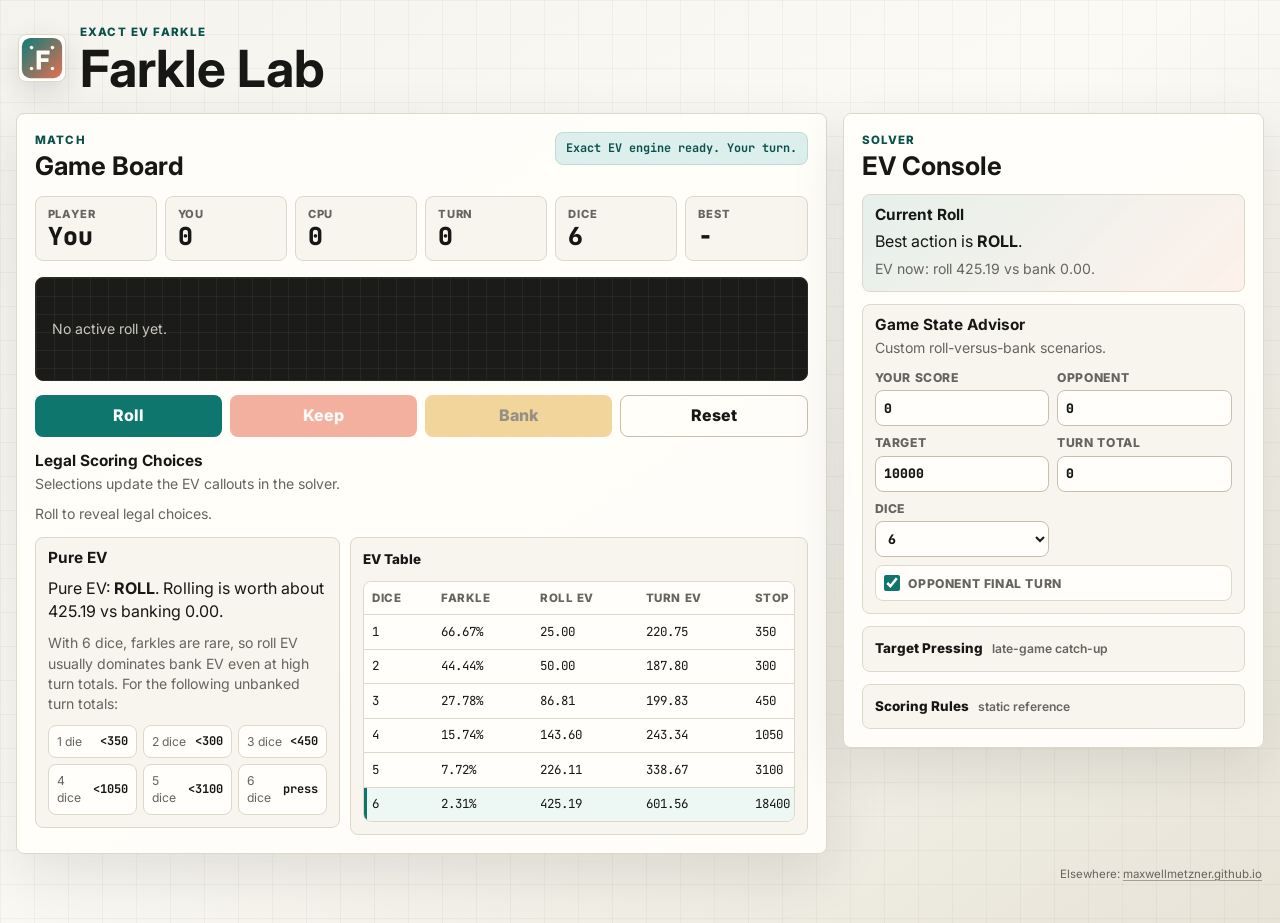
==== commit 977a365e: "Add site sign-off section with link and style enhancements" ====
--- a/index.html
+++ b/index.html
@@ -242,6 +242,13 @@
           </details>
         </aside>
       </div>
+
+      <p class="site-signoff">
+        Elsewhere:
+        <a href="https://maxwellmetzner.github.io" target="_blank" rel="noopener noreferrer">
+          maxwellmetzner.github.io
+        </a>
+      </p>
     </main>
 
     <script src="app.js"></script>
--- a/styles.css
+++ b/styles.css
@@ -149,6 +149,25 @@
   min-width: 0;
 }
 
+.site-signoff {
+  margin: 12px 2px 0;
+  color: var(--ink-muted);
+  font-size: 0.72rem;
+  text-align: right;
+}
+
+.site-signoff a {
+  color: inherit;
+  text-decoration-color: rgba(102, 100, 95, 0.55);
+  text-underline-offset: 0.16em;
+}
+
+.site-signoff a:hover,
+.site-signoff a:focus-visible {
+  color: var(--ink);
+  text-decoration-color: currentColor;
+}
+
 .surface {
   background: rgba(255, 254, 250, 0.94);
   border: 1px solid var(--line);
@@ -656,6 +675,10 @@
   .game-analysis-grid {
     grid-template-columns: 1fr;
   }
+
+  .site-signoff {
+    text-align: left;
+  }
 }
 
 @media (max-width: 600px) {
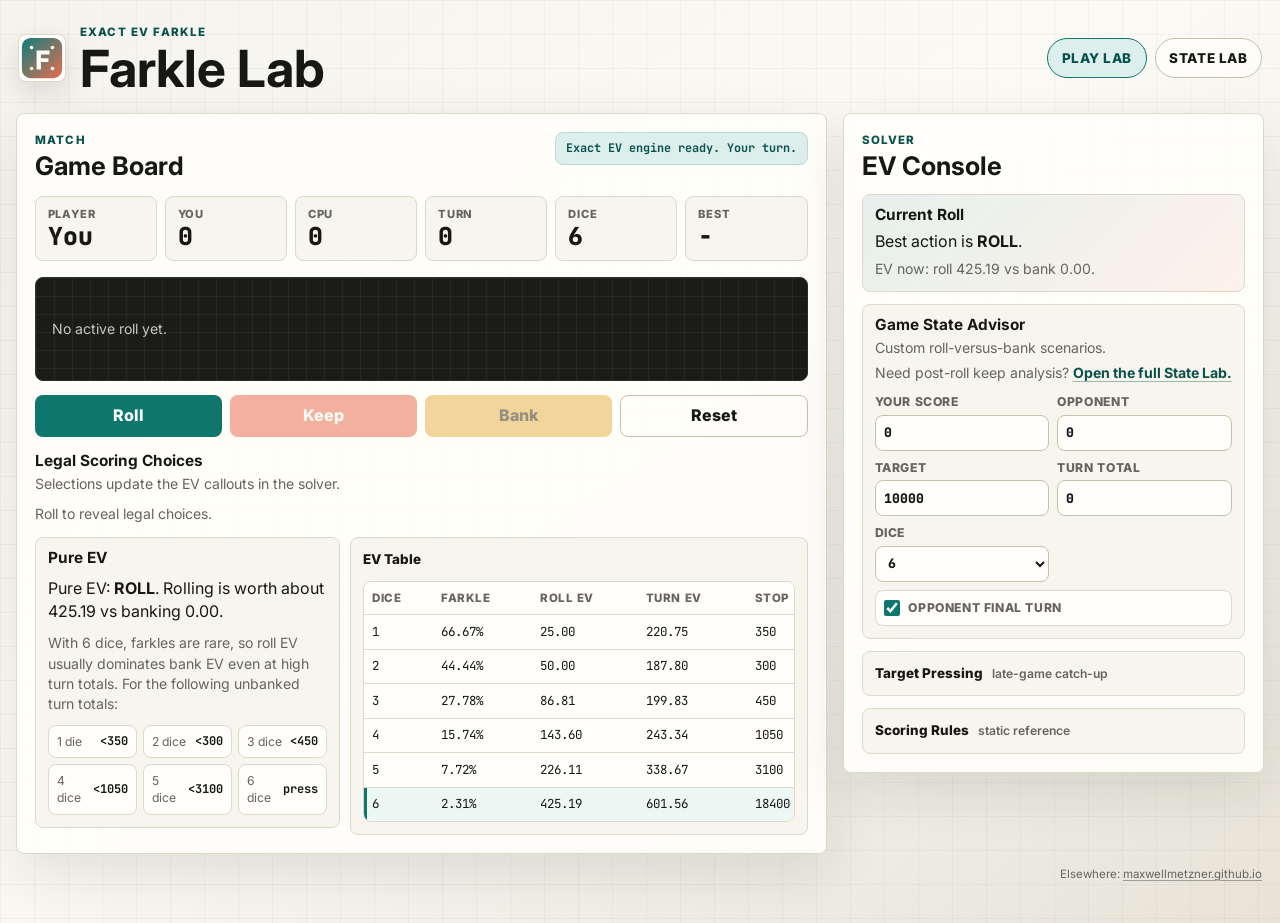
==== commit a44d9a05: "Add State Lab feature for custom Farkle game state analysis and enhance UI elements" ====
--- a/index.html
+++ b/index.html
@@ -29,6 +29,11 @@
             <h1>Farkle Lab</h1>
           </div>
         </div>
+
+        <nav class="page-nav" aria-label="Pages">
+          <a class="page-link page-link-active" href="./" aria-current="page">Play Lab</a>
+          <a class="page-link" href="state-lab.html">State Lab</a>
+        </nav>
       </header>
 
       <div class="workspace">
@@ -149,6 +154,10 @@
             <div class="section-heading">
               <h3 id="advisor-title">Game State Advisor</h3>
               <p class="hint">Custom roll-versus-bank scenarios.</p>
+              <p class="hint">
+                Need post-roll keep analysis?
+                <a class="context-link" href="state-lab.html">Open the full State Lab.</a>
+              </p>
             </div>
 
             <div class="advisor-grid">
--- a/styles.css
+++ b/styles.css
@@ -62,6 +62,10 @@
   padding: 24px 0 40px;
 }
 
+.layout-single {
+  width: min(1120px, calc(100vw - 32px));
+}
+
 .app-header {
   min-height: 84px;
   display: flex;
@@ -84,6 +88,48 @@
   align-items: center;
   gap: 14px;
   min-width: 0;
+}
+
+.page-nav {
+  display: flex;
+  flex-wrap: wrap;
+  justify-content: flex-end;
+  gap: 8px;
+}
+
+.page-link {
+  display: inline-flex;
+  align-items: center;
+  justify-content: center;
+  min-height: 40px;
+  padding: 0.52rem 0.86rem;
+  border: 1px solid var(--line-strong);
+  border-radius: 999px;
+  background: rgba(255, 254, 250, 0.82);
+  color: var(--ink);
+  font-size: 0.84rem;
+  font-weight: 800;
+  letter-spacing: 0.04em;
+  text-decoration: none;
+  text-transform: uppercase;
+  transition:
+    background-color 160ms ease,
+    border-color 160ms ease,
+    color 160ms ease,
+    transform 160ms ease;
+}
+
+.page-link:hover,
+.page-link:focus-visible {
+  border-color: var(--primary);
+  color: var(--primary-dark);
+  transform: translateY(-1px);
+}
+
+.page-link-active {
+  border-color: var(--primary);
+  background: var(--primary-soft);
+  color: var(--primary-dark);
 }
 
 .brand-icon {
@@ -398,6 +444,19 @@
   font-size: 0.88rem;
 }
 
+.context-link {
+  color: var(--primary-dark);
+  font-weight: 700;
+  text-decoration-color: rgba(10, 81, 76, 0.38);
+  text-underline-offset: 0.18em;
+}
+
+.context-link:hover,
+.context-link:focus-visible {
+  color: var(--primary);
+  text-decoration-color: currentColor;
+}
+
 .actions-list {
   max-height: 190px;
   margin-top: 10px;
@@ -521,6 +580,84 @@
   color: #8f2f1f;
 }
 
+.state-lab-shell {
+  padding: 20px;
+  display: grid;
+  gap: 16px;
+}
+
+.state-lab-hero {
+  display: flex;
+  align-items: flex-start;
+  justify-content: space-between;
+  gap: 16px;
+}
+
+.state-lab-intro {
+  max-width: 64ch;
+  margin: 0.58rem 0 0;
+  color: var(--ink-muted);
+  font-size: 0.94rem;
+}
+
+.state-lab-grid {
+  display: grid;
+  grid-template-columns: minmax(320px, 0.92fr) minmax(0, 1.08fr);
+  gap: 12px;
+  align-items: start;
+}
+
+.state-lab-form-block,
+.state-lab-output-block {
+  display: grid;
+  gap: 12px;
+}
+
+.state-lab-grid-fields {
+  margin-top: 0;
+}
+
+.state-lab-roll-field {
+  grid-column: 1 / -1;
+}
+
+.field-note {
+  color: var(--ink-muted);
+  font-size: 0.72rem;
+  font-weight: 600;
+  letter-spacing: 0;
+  text-transform: none;
+}
+
+.state-lab-actions {
+  max-height: none;
+}
+
+.state-lab-actions-heading {
+  margin-top: 4px;
+}
+
+.state-lab-action-card {
+  display: grid;
+  gap: 5px;
+}
+
+.state-lab-action-title,
+.state-lab-action-detail {
+  margin: 0;
+}
+
+.state-lab-action-title {
+  color: var(--ink);
+  font-size: 0.8rem;
+}
+
+.state-lab-action-detail {
+  color: var(--ink-muted);
+  font-size: 0.72rem;
+  font-weight: 700;
+}
+
 .threshold-list {
   display: grid;
   grid-template-columns: repeat(3, minmax(0, 1fr));
@@ -679,6 +816,18 @@
   .site-signoff {
     text-align: left;
   }
+
+  .page-nav,
+  .state-lab-hero {
+    width: 100%;
+    justify-content: flex-start;
+  }
+
+  .state-lab-hero,
+  .state-lab-grid {
+    grid-template-columns: 1fr;
+    flex-direction: column;
+  }
 }
 
 @media (max-width: 600px) {
@@ -688,7 +837,8 @@
   }
 
   .game-panel,
-  .solver-panel {
+  .solver-panel,
+  .state-lab-shell {
     padding: 12px;
   }
 
@@ -706,6 +856,10 @@
     font-size: 0.94rem;
   }
 
+  .page-link {
+    flex: 1 1 140px;
+  }
+
   .dice-tray {
     min-height: 92px;
     padding: 12px;
